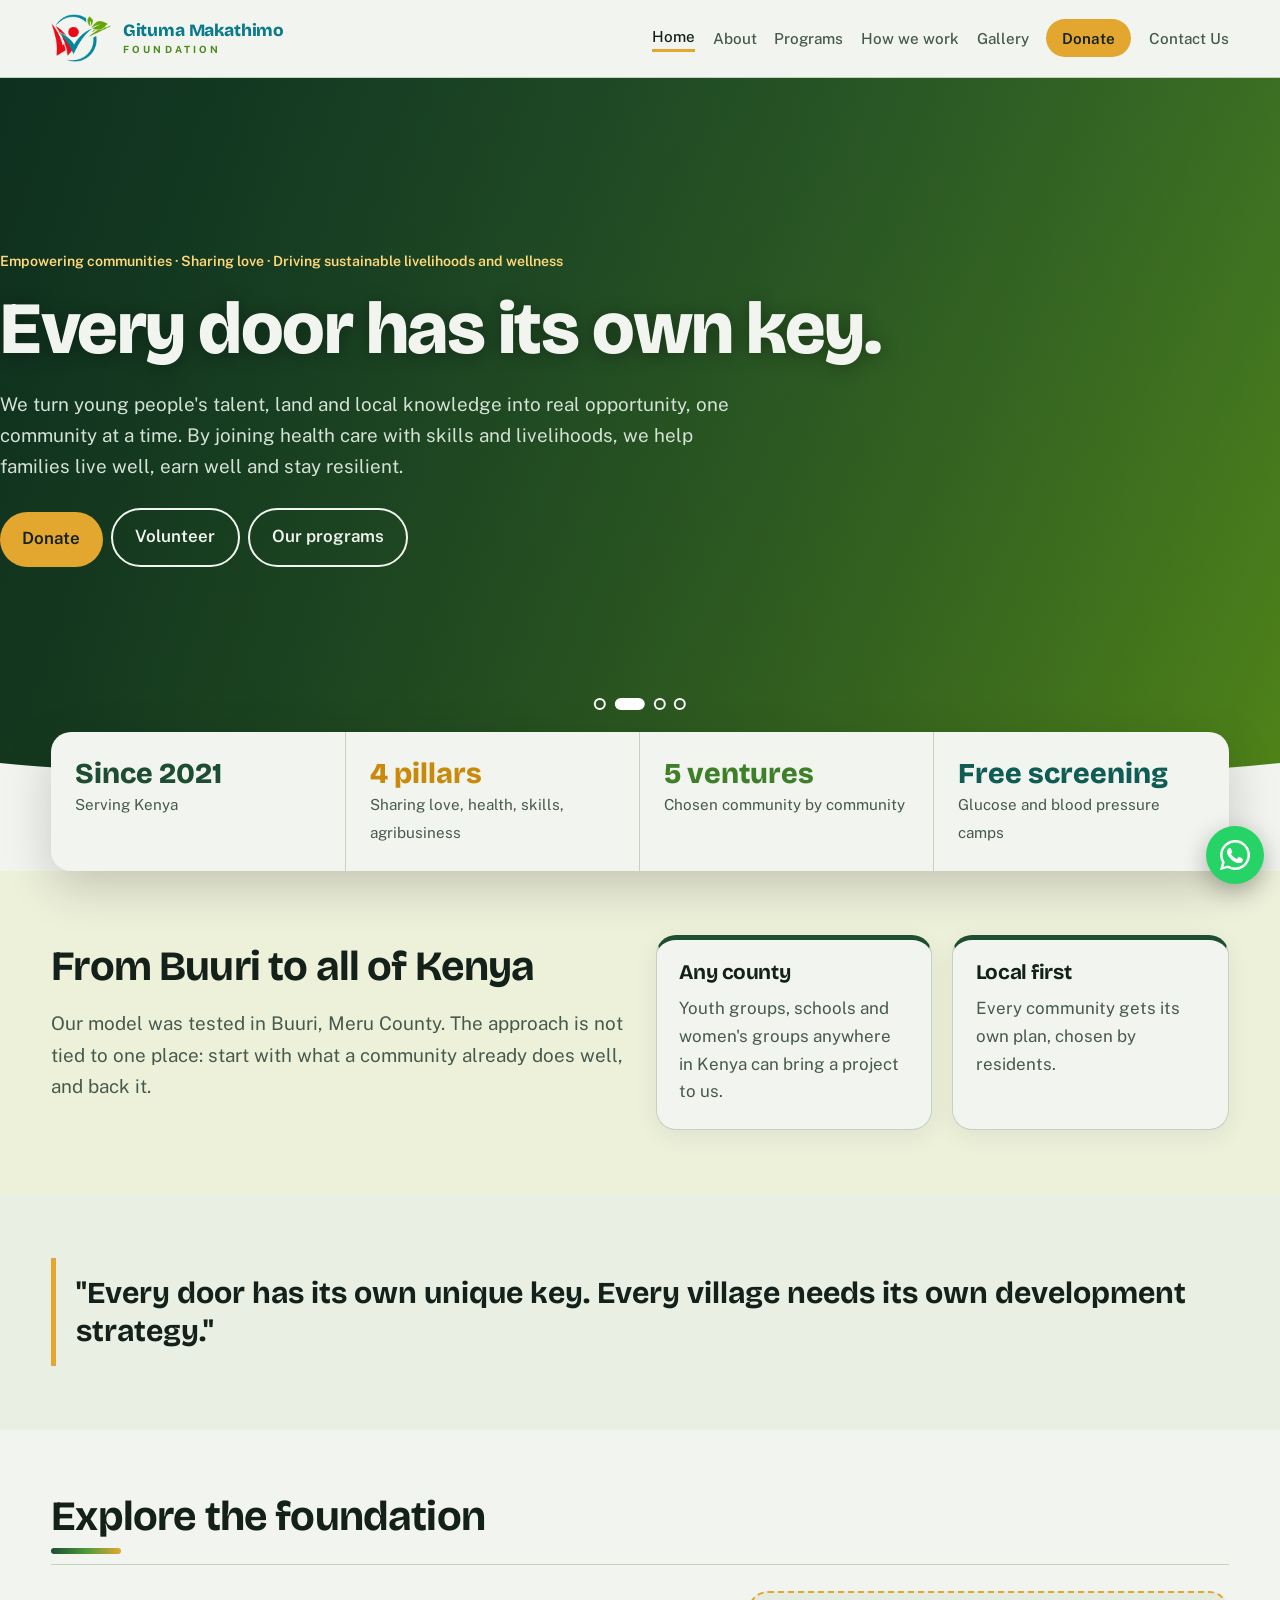
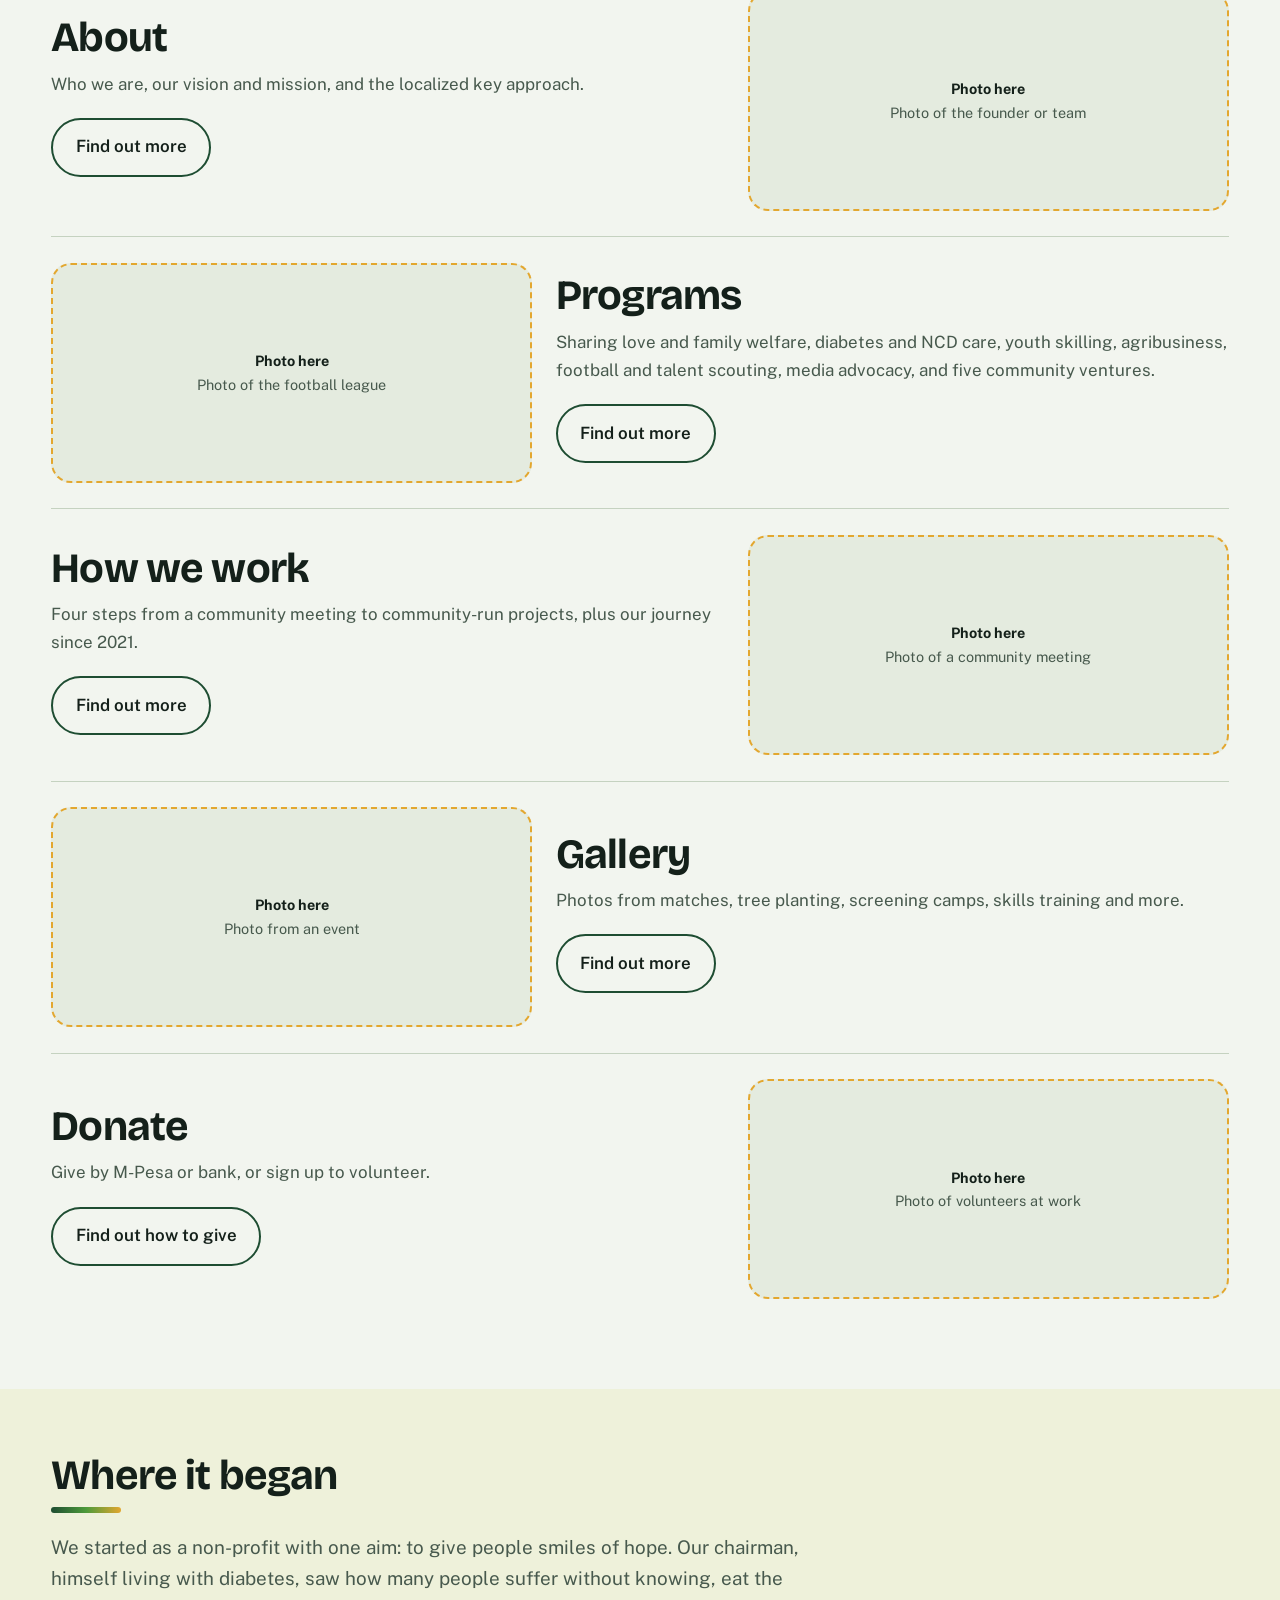
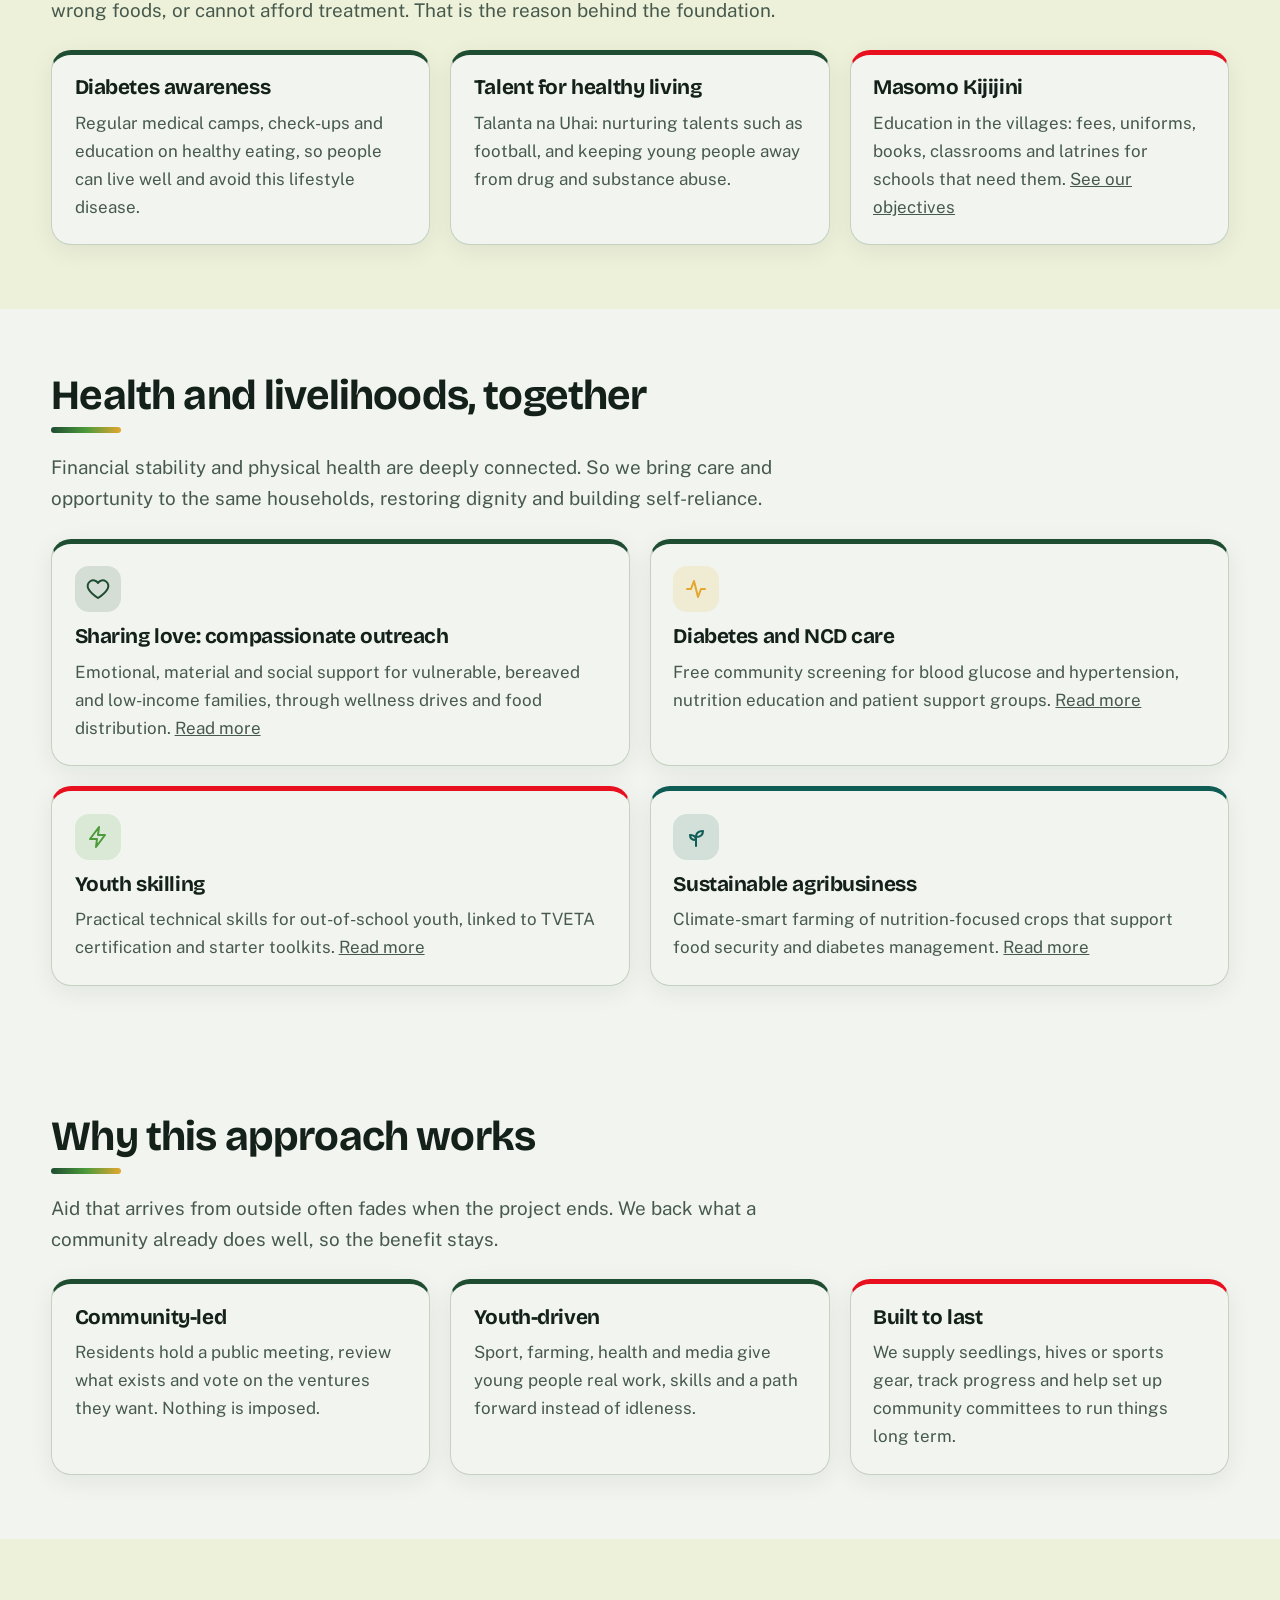
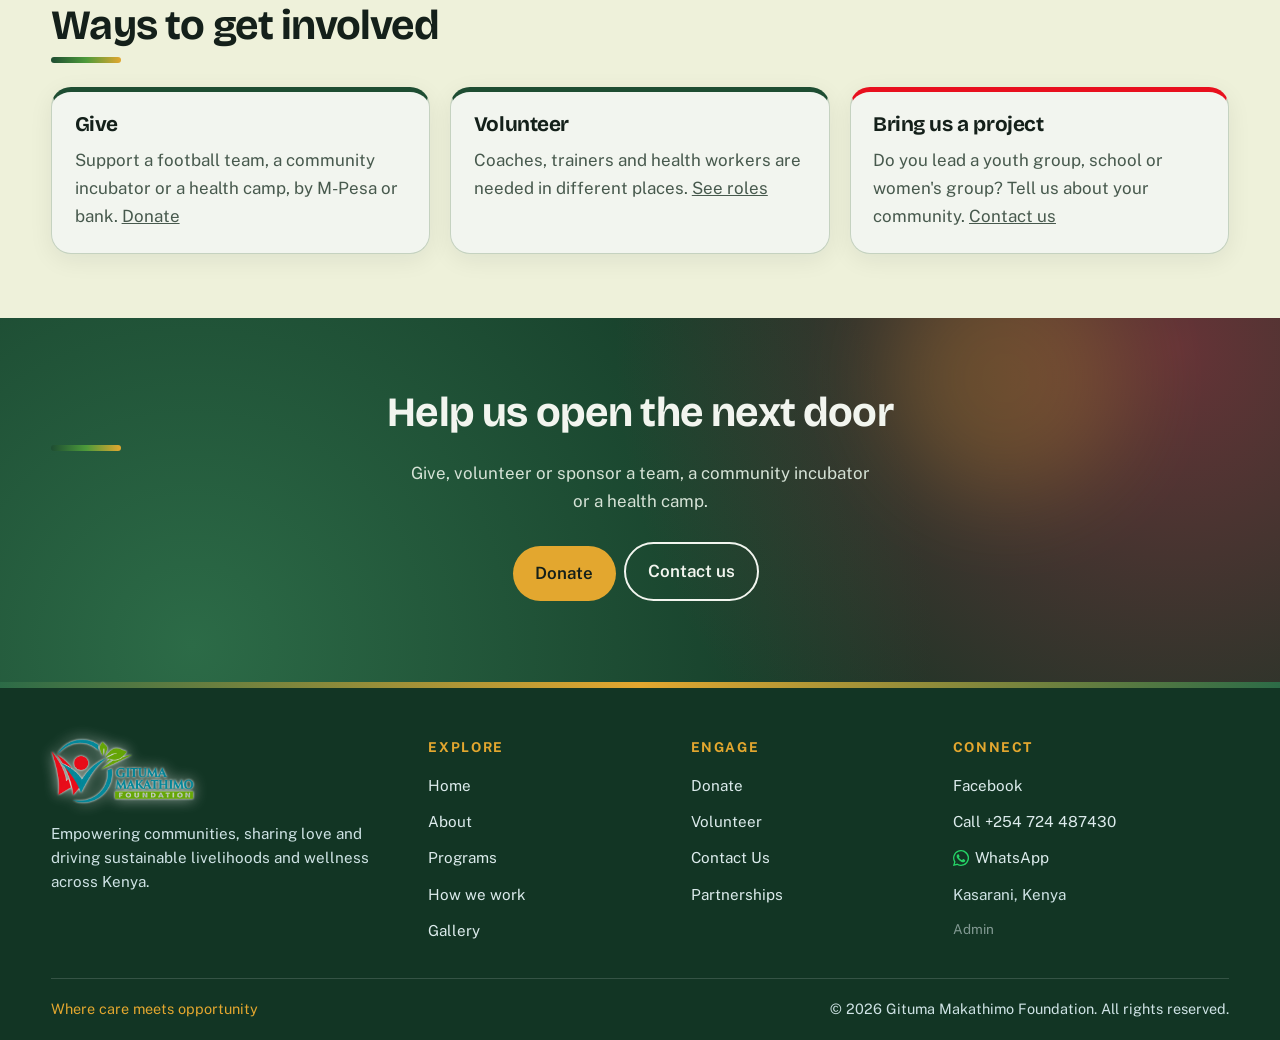
==== index.html @ 45094af1 "Add files via upload" ====
<!DOCTYPE html>
<html lang="en"><head><meta charset="utf-8"><meta name="viewport" content="width=device-width, initial-scale=1, viewport-fit=cover">
<link rel="icon" href="logo-icon.png"><meta name="theme-color" content="#0B7A8C"><title>Gituma Makathimo Foundation</title>
<meta name="description" content="Kenyan non-profit empowering communities, sharing love and driving sustainable livelihoods and wellness through diabetes and NCD care, youth skilling and agribusiness. Based in Kasarani.">
<link rel="stylesheet" href="https://fonts.googleapis.com/css2?family=Bricolage+Grotesque:wght@700;800&family=Public+Sans:wght@400;500;600&display=swap">
<link rel="stylesheet" href="style.css"></head><body><a class="skip" href="#main">Skip to content</a>
<header><div class="wrap"><a class="brand" href="#index" aria-label="Gituma Makathimo Foundation home"><img src="logo-icon.png" alt="" width="56" height="52"><span class="bn">Gituma Makathimo<small>Foundation</small></span></a><nav aria-label="Main"><a href="#index">Home</a><a href="#about">About</a><a href="#programs">Programs</a><a href="#how-we-work">How we work</a><a href="#gallery">Gallery</a><a href="#donate" class="d">Donate</a><a href="#contact">Contact Us</a></nav></div></header>
<main id="main" tabindex="-1">
<div class="page" id="p-index"><section class="hd"><div class="slider" aria-hidden="true"><div class="sl s1"></div><div class="sl s2"></div><div class="sl s3"></div><div class="sl s4"></div></div><div class="wrap hero"><div><small>Empowering communities · Sharing love · Driving sustainable livelihoods and wellness</small><h1>Every door has its own key.</h1>
<p class="lead">We turn young people's talent, land and local knowledge into real opportunity, one community at a time. By joining health care with skills and livelihoods, we help families live well, earn well and stay resilient.</p>
<a class="btn" href="#donate">Donate</a><a class="btn alt" href="#donate">Volunteer</a><a class="btn alt" href="#programs">Our programs</a></div>
</div><svg class="wave" viewBox="0 0 1440 80" preserveAspectRatio="none" aria-hidden="true"><path d="M0 40C240 90 480 0 720 30s480 60 720 10V80H0z" fill="currentColor"/></svg><div class="dots" role="tablist" aria-label="Slides"></div></section>
<section style="padding:0"><div class="wrap"><div class="glance"><div><b>Since 2021</b><span>Serving Kenya</span></div><div><b>4 pillars</b><span>Sharing love, health, skills, agribusiness</span></div><div><b>5 ventures</b><span>Chosen community by community</span></div><div><b>Free screening</b><span>Glucose and blood pressure camps</span></div></div></div></section><section class="band"><div class="wrap kenya"><div><h2>From Buuri to all of Kenya</h2><p class="lead">Our model was tested in Buuri, Meru County. The approach is not tied to one place: start with what a community already does well, and back it.</p></div><div class="grid" style="margin:0"><div class="box"><h3>Any county</h3><p>Youth groups, schools and women's groups anywhere in Kenya can bring a project to us.</p></div><div class="box"><h3>Local first</h3><p>Every community gets its own plan, chosen by residents.</p></div></div></div></section>
<section class="band"><div class="wrap"><blockquote>"Every door has its own unique key. Every village needs its own development strategy."</blockquote></div></section><section class=""><div class="wrap"><h2>Explore the foundation</h2><div class="tease"><div class="ph " role="img" aria-label="Photo: Photo of the founder or team" data-img="team"><span><b>Photo here</b>Photo of the founder or team</span></div><div><h2>About</h2><p>Who we are, our vision and mission, and the localized key approach.</p><a class="btn alt" href="#about">Find out more</a></div></div><div class="tease"><div class="ph " role="img" aria-label="Photo: Photo of the football league" data-img="football"><span><b>Photo here</b>Photo of the football league</span></div><div><h2>Programs</h2><p>Sharing love and family welfare, diabetes and NCD care, youth skilling, agribusiness, football and talent scouting, media advocacy, and five community ventures.</p><a class="btn alt" href="#programs">Find out more</a></div></div><div class="tease"><div class="ph " role="img" aria-label="Photo: Photo of a community meeting" data-img="community-meeting"><span><b>Photo here</b>Photo of a community meeting</span></div><div><h2>How we work</h2><p>Four steps from a community meeting to community-run projects, plus our journey since 2021.</p><a class="btn alt" href="#how-we-work">Find out more</a></div></div><div class="tease"><div class="ph " role="img" aria-label="Photo: Photo from an event" data-img="event"><span><b>Photo here</b>Photo from an event</span></div><div><h2>Gallery</h2><p>Photos from matches, tree planting, screening camps, skills training and more.</p><a class="btn alt" href="#gallery">Find out more</a></div></div><div class="tease"><div class="ph " role="img" aria-label="Photo: Photo of volunteers at work" data-img="volunteers"><span><b>Photo here</b>Photo of volunteers at work</span></div><div><h2>Donate</h2><p>Give by M-Pesa or bank, or sign up to volunteer.</p><a class="btn alt" href="#donate">Find out how to give</a></div></div></div></section><section class="band"><div class="wrap"><h2>Where it began</h2><p class="lead">We started as a non-profit with one aim: to give people smiles of hope. Our chairman, himself living with diabetes, saw how many people suffer without knowing, eat the wrong foods, or cannot afford treatment. That is the reason behind the foundation.</p><div class="grid g3"><div class="box"><h3>Diabetes awareness</h3><p>Regular medical camps, check-ups and education on healthy eating, so people can live well and avoid this lifestyle disease.</p></div><div class="box"><h3>Talent for healthy living</h3><p>Talanta na Uhai: nurturing talents such as football, and keeping young people away from drug and substance abuse.</p></div><div class="box"><h3>Masomo Kijijini</h3><p>Education in the villages: fees, uniforms, books, classrooms and latrines for schools that need them. <a href="#programs">See our objectives</a></p></div></div></div></section><section><div class="wrap"><h2>Health and livelihoods, together</h2><p class="lead">Financial stability and physical health are deeply connected. So we bring care and opportunity to the same households, restoring dignity and building self-reliance.</p><div class="grid"><div class="box c-love"><span class="ic"><svg viewBox="0 0 24 24" aria-hidden="true"><path d="M12 21s-7-4.5-9.5-9A5.5 5.5 0 0 1 12 6a5.5 5.5 0 0 1 9.5 6c-2.5 4.5-9.5 9-9.5 9z"/></svg></span><h3>Sharing love: compassionate outreach</h3><p>Emotional, material and social support for vulnerable, bereaved and low-income families, through wellness drives and food distribution. <a href="#programs">Read more</a></p></div><div class="box c-health"><span class="ic"><svg viewBox="0 0 24 24" aria-hidden="true"><path d="M3 12h4l3-8 4 16 3-8h4"/></svg></span><h3>Diabetes and NCD care</h3><p>Free community screening for blood glucose and hypertension, nutrition education and patient support groups. <a href="#programs">Read more</a></p></div><div class="box c-skill"><span class="ic"><svg viewBox="0 0 24 24" aria-hidden="true"><path d="M13 2L4 14h7l-1 8 9-12h-7z"/></svg></span><h3>Youth skilling</h3><p>Practical technical skills for out-of-school youth, linked to TVETA certification and starter toolkits. <a href="#programs">Read more</a></p></div><div class="box c-grow"><span class="ic"><svg viewBox="0 0 24 24" aria-hidden="true"><path d="M12 21v-9M12 12c0-4 3-6 7-6 0 4-3 6-7 6zM12 15c0-3-2-5-6-5 0 3 2 5 6 5z"/></svg></span><h3>Sustainable agribusiness</h3><p>Climate-smart farming of nutrition-focused crops that support food security and diabetes management. <a href="#programs">Read more</a></p></div></div></div></section><section><div class="wrap"><h2>Why this approach works</h2><p class="lead">Aid that arrives from outside often fades when the project ends. We back what a community already does well, so the benefit stays.</p><div class="grid g3"><div class="box"><h3>Community-led</h3><p>Residents hold a public meeting, review what exists and vote on the ventures they want. Nothing is imposed.</p></div><div class="box"><h3>Youth-driven</h3><p>Sport, farming, health and media give young people real work, skills and a path forward instead of idleness.</p></div><div class="box"><h3>Built to last</h3><p>We supply seedlings, hives or sports gear, track progress and help set up community committees to run things long term.</p></div></div></div></section><section class="band"><div class="wrap"><h2>Ways to get involved</h2><div class="grid g3"><div class="box"><h3>Give</h3><p>Support a football team, a community incubator or a health camp, by M-Pesa or bank. <a href="#donate">Donate</a></p></div><div class="box"><h3>Volunteer</h3><p>Coaches, trainers and health workers are needed in different places. <a href="#donate">See roles</a></p></div><div class="box"><h3>Bring us a project</h3><p>Do you lead a youth group, school or women's group? Tell us about your community. <a href="#contact">Contact us</a></p></div></div></div></section><section class="final"><div class="wrap"><h2>Help us open the next door</h2><p>Give, volunteer or sponsor a team, a community incubator or a health camp.</p><a class="btn" href="#donate">Donate</a><a class="btn alt" href="#contact">Contact us</a></div></section></div>
<div class="page" id="p-about" hidden><section class="pg"><div class="wrap"><h1 style="font-size:clamp(2rem,5vw,3.2rem)">About us</h1><p class="lead">A Kenyan non-profit empowering communities, sharing love and driving sustainable livelihoods and wellness, with diabetes and NCD care at its heart. Headquartered in Kasarani, we serve communities across Kenya. We began in Buuri Constituency, Meru County, and that is where our model was tested.</p></div></section><section class="band"><div class="wrap"><h2>Our story</h2><p class="lead">The Gituma Makathimo Foundation is a non-profit, started out of the wish to give smiles of hope to people.</p><p>The initiative began after our chairman, a diabetes patient himself, saw the need to educate, raise awareness and help others living with the disease. Many people with diabetes die without knowing they have it, eat the wrong foods, or cannot reach medical treatment because of poverty. That is the big reason behind the foundation.</p><blockquote style="margin-top:1.5rem">Our mission is to inspire joy and smiles in communities.</blockquote></div></section><section class=""><div class="wrap"><div class="grid"><div class="box"><h3>Who founded it</h3><p>Gituma Makathimo, a well-known local media personality and long-serving Head of Radio at Mediamax Network's Meru FM. The trust he has built with listeners is the foundation of this work.</p></div><div class="box"><h3>Our pledge</h3><p>To serve all Kenyans in equal measure, including remote communities that centralized systems overlook.</p></div><div class="box"><h3>Our vision</h3><p>A healthy, compassionate and self-sustaining society where youth, families and vulnerable individuals have the wellness, skills and opportunities to lead dignified lives. That means self-sustaining, youth-driven local economies across Kenya.</p></div><div class="box"><h3>Our mission</h3><p>To extend love and practical support to communities through targeted health interventions, diabetes care, technical skilling, sustainable livelihoods and strategic partnerships. We empower young people through structured sports scouting, grassroots economic mapping and strategic media advocacy, and at the heart of it all we aim to inspire joy and smiles in communities.</p></div></div></div></section><section class="band"><div class="wrap"><h2>Organizational overview</h2><p class="lead">The Gituma Makathimo Foundation is a Kenyan non-profit dedicated to holistic community transformation, rooted in sharing love through active service.</p><p>By joining economic skilling with health interventions, especially against the rising burden of diabetes and other non-communicable diseases (NCDs), the foundation bridges socio-economic and health gaps across vulnerable populations. It restores dignity, fosters self-reliance and builds healthier, more resilient households.</p><div class="grid g3"><div class="box"><h3>Entity type</h3><p>Non-profit community foundation.</p></div><div class="box"><h3>Operational focus</h3><p>Community welfare (sharing love), diabetes and NCD interventions, youth skilling, and sustainable agribusiness as an income-generating activity.</p></div><div class="box"><h3>Headquarters</h3><p>Kasarani, Kenya, with reach across rural and urban settlements.</p></div></div></div></section><section><div class="wrap"><h2>What sets us apart</h2><div class="grid g3"><div class="box"><h3>Integrated care model</h3><p>We combine economic empowerment with health and wellness, because financial stability and physical health are deeply interconnected.</p></div><div class="box"><h3>Grassroots trust and reach</h3><p>Built on love, empathy and strong local leadership, which brings high participation in health screenings and community drives.</p></div><div class="box"><h3>Rigorous governance</h3><p>Audit-ready financial controls and transparent donor reporting, so the maximum benefit reaches community beneficiaries directly.</p></div></div></div></section><section class="band"><div class="wrap"><div class="grid"><div class="ph tall" role="img" aria-label="Photo: Portrait of Gituma Makathimo" data-img="founder"><span><b>Photo here</b>Portrait of Gituma Makathimo</span></div><div><h2>The localized key</h2><p>Many programs use one model everywhere. We start with what a community already does well, such as its self-help groups, youth groups and women's chamas, and put resources directly into them.</p><p>Projects follow the local land. In drier lowlands, as in Buuri: bee farming, poultry and cotton. In the upper, water-rich zones: specialty orchards and aquaculture.</p></div></div></div></section><section class="band"><div class="wrap"><h2>What we believe</h2><div class="grid g3"><div class="box"><h3>Every community is different</h3><p>A plan that works in a dry lowland will not work in a water-rich highland. We start by listening, then design with residents.</p></div><div class="box"><h3>Equal service</h3><p>We serve all Kenyans in equal measure, including remote communities that centralized systems overlook.</p></div><div class="box"><h3>Local wealth, not dependency</h3><p>General aid can create dependency, while local infrastructure builds wealth that stays in the community.</p></div><div class="box"><h3>Young people first</h3><p>We invest in youth through structured sports scouting, grassroots economic mapping and strategic media advocacy.</p></div><div class="box"><h3>Accountability</h3><p>We track progress and set up community committees so residents can hold projects, and us, to account.</p></div><div class="box"><h3>Trust</h3><p>Our founder spent years on the radio earning listeners' trust. We carry that into every community we work with.</p></div></div></div></section><section><div class="wrap"><h2>Our core values</h2><div class="grid g3"><div class="box"><h3>Integrity</h3><p>We hold ourselves accountable to the highest ethical standards.</p></div><div class="box"><h3>Collaboration</h3><p>We seek to collaborate with other institutions for diversity and unity.</p></div><div class="box"><h3>Inclusiveness</h3><p>We embrace the plurality and diversity of our world.</p></div><div class="box"><h3>International outreach</h3><p>We are committed to sharing our knowledge and resources with the world.</p></div><div class="box"><h3>We care</h3><p>We create awareness, intervene and care for nature.</p></div></div></div></section><section class="final"><div class="wrap"><h2>Want to work with us?</h2><p>Partners, sponsors, volunteers and community leaders are all welcome.</p><a class="btn" href="#contact">Contact us</a><a class="btn alt" href="#programs">See our programs</a></div></section></div>
<div class="page" id="p-programs" hidden><section class="pg"><div class="wrap"><h1 style="font-size:clamp(2rem,5vw,3.2rem)">Programs</h1><p class="lead">Our four core pillars of intervention, our sport and media programs, and five community ventures.</p></div></section><section><div class="wrap"><h2>Core pillars of intervention</h2><p class="lead">Four areas where we combine care, skills and livelihoods, so health and income lift each other.</p><div class="grid"><div class="box c-love"><span class="ic"><svg viewBox="0 0 24 24" aria-hidden="true"><path d="M12 21s-7-4.5-9.5-9A5.5 5.5 0 0 1 12 6a5.5 5.5 0 0 1 9.5 6c-2.5 4.5-9.5 9-9.5 9z"/></svg></span><h3>1. Compassionate outreach and social welfare ("Sharing Love")</h3><p><b>Holistic family support:</b> emotional, material and social care for vulnerable, bereaved and low-income households.<br><b>Community wellness drives:</b> love-in-action medical camps, food distribution and psycho-social support networks that leave no family behind.</p></div><div class="box c-health"><span class="ic"><svg viewBox="0 0 24 24" aria-hidden="true"><path d="M3 12h4l3-8 4 16 3-8h4"/></svg></span><h3>2. Diabetes and NCD awareness, prevention and care</h3><p><b>Screening and early detection:</b> regular, free community camps for blood glucose and hypertension in rural and urban settlements.<br><b>Nutrition and lifestyle education:</b> healthy living, active lifestyles and traditional, nutrient-dense crop value chains to prevent and manage Type 2 diabetes.<br><b>Patient support networks:</b> community support groups for people and families living with diabetes, for treatment adherence, peer mentorship and affordable access to care.</p></div><div class="box c-skill"><span class="ic"><svg viewBox="0 0 24 24" aria-hidden="true"><path d="M13 2L4 14h7l-1 8 9-12h-7z"/></svg></span><h3>3. Youth empowerment and vocational skilling</h3><p>We equip out-of-school youth with practical technical skills in electrical work, digital skills, green technologies and modern trades. We then link trainees to official TVETA certification and starter toolkits, so they can set up viable micro-enterprises.</p></div><div class="box c-grow"><span class="ic"><svg viewBox="0 0 24 24" aria-hidden="true"><path d="M12 21v-9M12 12c0-4 3-6 7-6 0 4-3 6-7 6zM12 15c0-3-2-5-6-5 0 3 2 5 6 5z"/></svg></span><h3>4. Sustainable agribusiness and livelihood resilience</h3><p>We promote climate-smart agriculture and nutrition-focused crop production, such as indigenous vegetables and high-fiber grains, that directly support diabetes management and food security.</p></div></div></div></section><section class=""><div class="wrap"><h2>More ways we serve</h2><p class="lead">Alongside the four core pillars, we run sport, enterprise, health and media programs that open doors for young people.</p><div class="grid"><div class="box"><h3>Youth talent and sports</h3><p>Our flagship is the Gituma Makathimo Foundation Football Tournament League, a talent pipeline for grassroots players, starting in Meru and open to every county. Through sports management networks such as footedgeAfrica, players get a path to national and international clubs, and young people get meaningful engagement instead of idleness and substance abuse.</p></div><div class="box"><h3>Agribusiness and micro-enterprise</h3><p>Community-level incubators train youth groups in high-yield, climate-resilient farming, cooperative management and adding value to local produce.</p></div><div class="box"><h3>Public health and social welfare</h3><p>Medical camps, nutrition drives and preventive health awareness, including diabetes and lifestyle disease screening, in underserved rural areas. Diabetes awareness is where the foundation began.</p></div><div class="box"><h3>Media advocacy and public mobilization</h3><p>Using radio and communications experience to give communities a platform, hold decisions to account, rally corporate sponsors, and make sure policy-makers hear residents.</p></div></div><div class="grid"><div class="ph " role="img" aria-label="Photo: Football league match" data-img="football-match"><span><b>Photo here</b>Football league match</span></div><div class="ph " role="img" aria-label="Photo: Health camp or farm training" data-img="health-or-farm"><span><b>Photo here</b>Health camp or farm training</span></div></div></div></section><section class="band"><div class="wrap"><h2>Our three core objectives</h2><p class="lead">These commitments run through everything we do.</p><div class="grid g3"><div class="box"><h3>Diabetes awareness</h3><p>We hold regular, planned medical camps with partner organizations so people live healthily and avoid this lifestyle disease. We also encourage regular check-ups and teach healthy feeding habits.</p></div><div class="box"><h3>Talent development for healthy living (Talanta na Uhai)</h3><p>We nurture talents such as football, all geared towards living and staying healthy, and keeping the young generation away from drug and substance abuse.</p></div><div class="box"><h3>Masomo Kijijini</h3><p>We promote education in villages by helping young people with fees, uniforms and better living conditions. We visit schools and support them with book donations and the construction of classrooms, latrines and more.</p></div></div></div></section><section><div class="wrap"><h2>Five ventures, matched to the land</h2><p class="lead">We fund, train and monitor each one. Which ventures a community runs is its own decision, made at a public meeting and by vote.</p><div class="grid"><div class="box"><h3>Community bee farming</h3><p>Modern hives and processing equipment go to youth groups in semi-arid zones. Honey is sold locally, so the group earns income quickly. Suited to drier lowlands.</p></div><div class="box"><h3>Cotton and cash crop revival</h3><p>Pest-resistant seed is distributed with agricultural extension officers, so cotton fields can support family incomes again. Suited to drier lowlands.</p></div><div class="box"><h3>Fruit tree orchards</h3><p>Dual-purpose fruit trees in public schools fight soil erosion, give shade and feed students, while children learn about nutrition and conservation. Suited to upper, water-rich zones.</p></div><div class="box"><h3>Micro-poultry cooperatives</h3><p>Women's groups run poultry cooperatives with starter feed and vaccine schedules, selling eggs to regional markets. Suited to drier lowlands.</p></div><div class="box"><h3>Sustainable inland fish farming</h3><p>Community-managed earth ponds give steady protein and income that does not depend on rain. Suited to upper, water-rich zones.</p></div></div></div></section><section class="band"><div class="wrap"><h2>How a venture begins</h2><ol class="steps"><li><b>Meet</b><span>A public community meeting.</span></li><li><b>Audit</b><span>List existing projects, so none are abandoned.</span></li><li><b>Vote</b><span>Residents choose the ventures.</span></li><li><b>Deliver</b><span>Supplies, training and a community committee.</span></li></ol></div></section><section><div class="wrap"><div class="ph" role="img" aria-label="Photo: Beehives, orchard, poultry or fish pond" data-img="ventures"><span><b>Photo here</b>Beehives, orchard, poultry or fish pond</span></div></div></section><section class="band"><div class="wrap"><h2>How our programs fit together</h2><p class="lead">Care, skills and livelihoods support each other. Health keeps families strong. Skills and farming give them income. Football brings young people together. Media makes sure all of it is heard.</p><div class="grid g3"><div class="box"><h3>Sport opens the door</h3><p>Matches and tournaments reach young people outside the school cycle and give scouts a place to find talent.</p></div><div class="box"><h3>Enterprise makes it last</h3><p>Training in farming, cooperatives and adding value turns a good season into a steady income.</p></div><div class="box"><h3>Voice carries it forward</h3><p>Radio and events let communities speak, and bring sponsors and policy-makers to the table.</p></div></div></div></section></div>
<div class="page" id="p-how-we-work" hidden><section class="pg"><div class="wrap"><h1 style="font-size:clamp(2rem,5vw,3.2rem)">How we work</h1><p class="lead">Residents decide. We support and stay accountable.</p></div></section><section class=""><div class="wrap"><ol class="steps"><li><b>Identify</b><span>The team visits a ward or community, such as Timau or Ruiri in Buuri, and starts with a public community meeting.</span></li><li><b>Audit resources</b><span>We list existing projects to see where support can stop them being abandoned before starting new ones.</span></li><li><b>Residents choose</b><span>The community votes on the ventures it wants, for example water harvesting before poultry.</span></li><li><b>Deliver and oversee</b><span>We supply seedlings, sports gear or hives, track progress, and set up community committees to run things long term.</span></li></ol><div class="ph " role="img" aria-label="Photo: Photo of a community meeting" data-img="community-meeting"><span><b>Photo here</b>Photo of a community meeting</span></div></div></section><section class="band"><div class="wrap"><h2>Our journey</h2><div class="tl"><div><h3>July 2021: Environment and water alliance</h3><p>With environmental expert Wakili Francis Mburu Muchua, we began planting climate-resilient fruit trees and building water harvesting systems in public and private schools across Buuri, tackling food insecurity while teaching children about nutrition and conservation.</p></div><div><h3>September 2021: Four-pillar community plan</h3><p>The baseline strategy was presented to regional community forums, setting the "Every door has its own key" rule.</p></div><div><h3>2022 to 2025: Media and community mobilization</h3><p>Radio programming at Meru FM and cultural events such as the Tharaka Nithi Uragate Cultural Festival were used for public interest drives and to voice local grievances.</p></div><div><h3>2025 to 2026: Youth sports strategy</h3><p>Links with soccer networks, including footedgeAfrica, led to grassroots tournaments in wards like Ruiri/Rwarera, reaching youth outside the school cycle.</p></div></div></div></section><section><div class="wrap"><h2>Our care model: from screening to livelihood</h2><p class="lead">Health and income are connected, so one family can move through all four steps with us.</p><ol class="steps"><li><b>Screen</b><span>Free community camps check blood glucose and blood pressure, in rural and urban settlements.</span></li><li><b>Educate</b><span>Healthy eating, active living and nutrient-dense traditional crops to prevent and manage Type 2 diabetes.</span></li><li><b>Support</b><span>Community support groups give peer mentorship, help with treatment adherence and routes to affordable care.</span></li><li><b>Skill up</b><span>Technical skills, TVETA certification, starter toolkits and climate-smart farming build steady income.</span></li></ol></div></section></div>
<div class="page" id="p-gallery" hidden><section class="pg"><div class="wrap"><h1 style="font-size:clamp(2rem,5vw,3.2rem)">Gallery</h1><p class="lead">Moments from our work across Kenya.</p></div></section><section class=""><div class="wrap"><div class="grid g3"><div class="ph " role="img" aria-label="Photo: Football league match" data-img="football-match"><span><b>Photo here</b>Football league match</span></div><div class="ph " role="img" aria-label="Photo: Tree planting in a school" data-img="tree-planting"><span><b>Photo here</b>Tree planting in a school</span></div><div class="ph " role="img" aria-label="Photo: Water harvesting project" data-img="water-harvesting-project"><span><b>Photo here</b>Water harvesting project</span></div><div class="ph " role="img" aria-label="Photo: Medical camp" data-img="medical-camp"><span><b>Photo here</b>Medical camp</span></div><div class="ph " role="img" aria-label="Photo: Bee farming training" data-img="bee-farming-training"><span><b>Photo here</b>Bee farming training</span></div><div class="ph " role="img" aria-label="Photo: Poultry cooperative" data-img="poultry-cooperative"><span><b>Photo here</b>Poultry cooperative</span></div><div class="ph " role="img" aria-label="Photo: Community meeting" data-img="community-meeting"><span><b>Photo here</b>Community meeting</span></div><div class="ph " role="img" aria-label="Photo: Radio and media events" data-img="radio-and-media-events"><span><b>Photo here</b>Radio and media events</span></div><div class="ph " role="img" aria-label="Photo: Fish pond construction" data-img="fish-pond-construction"><span><b>Photo here</b>Fish pond construction</span></div><div class="ph " role="img" aria-label="Photo: Free screening camp" data-img="free-screening-camp"><span><b>Photo here</b>Free glucose and blood pressure screening</span></div><div class="ph " role="img" aria-label="Photo: Youth skills training" data-img="youth-skills-training"><span><b>Photo here</b>Youth technical skills training</span></div><div class="ph " role="img" aria-label="Photo: Food distribution drive" data-img="food-distribution-drive"><span><b>Photo here</b>Food distribution and family support</span></div></div></div></section></div>
<div class="page" id="p-donate" hidden><section class="pg"><div class="wrap"><h1 style="font-size:clamp(2rem,5vw,3.2rem)">Donate</h1><p class="lead">Your gift funds community projects chosen by residents themselves.</p></div></section><section class=""><div class="wrap"><h2 style="font-size:1.5rem">Choose a cause, then give</h2><p class="lead">Pick what you want to support and use it as your M-Pesa or bank reference. Any amount helps.</p><div class="amts" aria-label="Suggested amounts"><span>KES 1,000</span><span>KES 3,000</span><span>KES 5,000</span><span>KES 10,000</span><span>KES 20,000</span><span>KES 50,000</span><span>KES 100,000</span><span>Any amount</span></div><div class="amts" aria-label="Causes"><span>Football</span><span>Farming</span><span>Health</span><span>Radio and media</span><span>Education</span><span>Youth skilling</span><span>Family welfare</span><span>Where needed most</span></div><div id="payBox"></div><p style="color:var(--muted)">You can also sponsor a football team, a community incubator or a health camp. Contact us on <a href="https://web.facebook.com/Gmakathimo">Facebook</a>.</p></div></section><section class="band"><div class="wrap"><h2>Where your gift goes</h2><div class="grid g3"><div class="box"><h3>Football and talent</h3><p>Tournament costs and gear for the league, so grassroots players can be seen by scouts.</p></div><div class="box"><h3>Farming and enterprise</h3><p>Hives, seed, seedlings, feed and training for community incubators.</p></div><div class="box"><h3>Public health</h3><p>Free glucose and hypertension screening, medical camps, nutrition drives and diabetes support groups in underserved areas.</p></div><div class="box"><h3>Media and mobilization</h3><p>Radio programs and events that give communities a voice.</p></div><div class="box"><h3>Sponsor a team</h3><p>Fund a football team for a season.</p></div><div class="box"><h3>Sponsor an incubator or health camp</h3><p>Back one community venture or one camp from start to finish.</p></div></div></div></section><section><div class="wrap"><h2>Giving with confidence</h2><p class="lead">Communities choose their own projects, we track progress, and community committees help run what is built. Our financial controls are audit-ready and our donor reporting is transparent, so the maximum benefit reaches community beneficiaries. If you want to know how a specific gift was used, ask us on the contact page.</p><p><a class="btn" href="#contact">Ask a question</a></p></div></section><section><div class="wrap"><h2 id="volunteer">Volunteer</h2></div></section><section><div class="wrap"><h2>Roles we need</h2><div class="grid g3"><div class="box"><h3>Coaches and mentors</h3><p>Help run the football league, coach teams and mentor young players on and off the pitch.</p></div><div class="box"><h3>Farm and enterprise trainers</h3><p>Teach bee farming, poultry, orchards, fish farming, cooperative management and value addition.</p></div><div class="box"><h3>Health workers</h3><p>Join medical camps and nutrition drives, including screening for blood glucose and hypertension, and run diabetes support groups.</p></div><div class="box"><h3>Skills trainers</h3><p>Teach electrical, digital, green-technology and modern trades to out-of-school youth, ready for TVETA certification.</p></div><div class="box"><h3>Media and communications</h3><p>Help communities tell their stories, document projects and reach sponsors.</p></div><div class="box"><h3>Logistics and organizing</h3><p>Help set up community meetings, move supplies and keep projects on schedule.</p></div><div class="box"><h3>Community care volunteers</h3><p>Visit and support vulnerable, bereaved and low-income families, and help with food distribution and wellness drives.</p></div><div class="box"><h3>Your own skill</h3><p>Not on the list? Tell us what you can do. Every community needs different help.</p></div></div></div></section><section class="band"><div class="wrap"><h2>How to start</h2><ol class="steps"><li><b>Reach out</b><span>Message us with who you are.</span></li><li><b>Tell us your skill</b><span>And where you can help.</span></li><li><b>Get matched</b><span>To a community that needs it.</span></li><li><b>Show up</b><span>Work alongside residents.</span></li></ol><p><a class="btn" href="https://web.facebook.com/Gmakathimo" target="_blank" rel="noopener">Sign up to volunteer</a></p></div></section></div>
<div class="page" id="p-contact" hidden><section class="pg"><div class="wrap"><h1 style="font-size:clamp(2rem,5vw,3.2rem)">Contact</h1><p class="lead">Talk to us about partnerships, sponsorship, volunteering or bringing a project to your community.</p></div></section>
<section><div class="wrap"><div class="grid"><div class="box"><h3>Facebook and Instagram</h3><p><a href="https://web.facebook.com/Gmakathimo" target="_blank" rel="noopener">Message us on Facebook</a><br>Instagram: Gituma Makathimo Foundation</p></div><div class="box"><h3>Location</h3><p>Headquartered in Kasarani, Kenya, serving rural and urban communities across the country</p></div><div class="box"><h3>Phone and WhatsApp</h3><p><a href="tel:+254724487430">+254 724 487430</a><br><a href="https://wa.me/254724487430" target="_blank" rel="noopener">Message on WhatsApp</a></p></div></div><div class="ph tall" style="margin-top:1.5rem" role="img" aria-label="Map or office photo" data-img="office"><span><b>Map or office photo</b>Add a map or a photo of where you meet</span></div></div></section><section class="band"><div class="wrap"><h2>What to write to us about</h2><div class="grid"><div class="box"><h3>Partnerships and sponsors</h3><p>Companies and organizations that want to back sport, farming, health or media work.</p></div><div class="box"><h3>Community leaders</h3><p>Youth groups, schools and women's groups who want to bring a project to their community.</p></div><div class="box"><h3>Volunteers</h3><p>People with time or skills to give.</p></div><div class="box"><h3>Media and press</h3><p>Questions about our work or our founder.</p></div></div></div></section><section><div class="wrap"><h2>When you message us, please include</h2><p class="lead">Your name, your community and ward, who you represent, and what you would like to do. It helps us reply properly. Common questions are answered below.</p></div></section><section class="band"><div class="wrap"><h2>Common questions</h2></div></section><section><div class="wrap"><div class="grid"><div class="box"><h3>Who is the foundation for?</h3><p>All Kenyans. We began in Buuri, Meru County, and our approach is open to any community.</p></div><div class="box"><h3>Who decides what a community gets?</h3><p>Residents do. We hold a public meeting, review existing projects and the community votes.</p></div><div class="box"><h3>How can I give?</h3><p>By M-Pesa or bank transfer. See the Donate page.</p></div><div class="box"><h3>Can I sponsor something specific?</h3><p>Yes: a football team, a community incubator or a health camp. Contact us to arrange it.</p></div><div class="box"><h3>Can my group bring a project?</h3><p>Yes. Tell us your ward, your group and what you want to do.</p></div><div class="box"><h3>Are the health screenings free?</h3><p>Yes. We host regular, free community screening camps for blood glucose and hypertension. Contact us to find the next camp near you.</p></div><div class="box"><h3>What skills do you teach young people?</h3><p>Practical technical skills such as electrical work, digital skills, green technologies and modern trades, linked to TVETA certification and starter toolkits.</p></div><div class="box"><h3>Do I need qualifications to volunteer?</h3><p>Some roles, such as health work, need them. Others just need time and willingness. Tell us what you can offer.</p></div></div></div></section></div>
<div class="page" id="p-admin" hidden><section class="pg"><div class="wrap"><h1 style="font-size:clamp(2rem,5vw,3.2rem)">Admin</h1><p class="lead">Add photos, change the text on photo spaces, or hide spaces you do not need.</p></div></section><section><div class="wrap" id="admRoot"></div></section></div>
</main>
<footer><div class="wrap"><div class="fgrid"><div class="fcol fbrand"><p class="flogo"><img src="logo.png" alt="Gituma Makathimo Foundation logo" width="170" height="76"></p><p>Empowering communities, sharing love and driving sustainable livelihoods and wellness across Kenya.</p></div><div class="fcol"><h4>Explore</h4><a href="#index">Home</a><a href="#about">About</a><a href="#programs">Programs</a><a href="#how-we-work">How we work</a><a href="#gallery">Gallery</a></div><div class="fcol"><h4>Engage</h4><a href="#donate">Donate</a><a href="#donate">Volunteer</a><a href="#contact">Contact Us</a><a href="#contact">Partnerships</a></div><div class="fcol"><h4>Connect</h4><a href="https://web.facebook.com/Gmakathimo" target="_blank" rel="noopener">Facebook</a><a href="tel:+254724487430">Call +254 724 487430</a><a class="fwa" href="https://wa.me/254724487430" target="_blank" rel="noopener"><svg viewBox="0 0 24 24" width="16" height="16" fill="currentColor" aria-hidden="true"><path d="M20.5 3.5A11.8 11.8 0 0 0 12 0 12 12 0 0 0 1.6 17.9L0 24l6.3-1.6A12 12 0 0 0 12 24a12 12 0 0 0 8.5-20.5zM12 22a10 10 0 0 1-5.1-1.4l-.4-.2-3.7 1 1-3.6-.2-.4A10 10 0 1 1 12 22zm5.5-7.5c-.3-.2-1.8-.9-2.1-1s-.5-.2-.7.2-.8 1-1 1.2-.4.2-.7 0a8.200 8.200 0 0 1-2.400-1.500 9 9 0 0 1-1.700-2c-.2-.3 0-.5.100-.6l.5-.5.300-.5v-.5c0-.2-.7-1.700-1-2.300-.3-.6-.5-.5-.7-.5h-.6a1.200 1.200 0 0 0-.9.400 3.600 3.600 0 0 0-1.100 2.700 6.200 6.200 0 0 0 1.300 3.300 14 14 0 0 0 5.400 4.800c2 .8 2.800.9 3.800.7a3.200 3.200 0 0 0 2.100-1.500 2.600 2.600 0 0 0 .2-1.500c-.1-.1-.3-.2-.6-.4z"/></svg>WhatsApp</a><span>Kasarani, Kenya</span><a href="#admin" class="fadm">Admin</a></div></div><div class="fbar"><span>Where care meets opportunity</span><span>&copy; 2026 Gituma Makathimo Foundation. All rights reserved.</span></div></div></footer>
<a class="wa" href="https://wa.me/254724487430" target="_blank" rel="noopener" aria-label="Chat with us on WhatsApp"><svg viewBox="0 0 24 24" width="22" height="22" fill="currentColor" aria-hidden="true"><path d="M20.5 3.5A11.8 11.8 0 0 0 12 0 12 12 0 0 0 1.6 17.9L0 24l6.3-1.6A12 12 0 0 0 12 24a12 12 0 0 0 8.5-20.5zM12 22a10 10 0 0 1-5.1-1.4l-.4-.2-3.7 1 1-3.6-.2-.4A10 10 0 1 1 12 22zm5.5-7.5c-.3-.2-1.8-.9-2.1-1s-.5-.2-.7.2-.8 1-1 1.2-.4.2-.7 0a8.200 8.200 0 0 1-2.400-1.500 9 9 0 0 1-1.700-2c-.2-.3 0-.5.100-.6l.5-.5.300-.5v-.5c0-.2-.7-1.700-1-2.300-.3-.6-.5-.5-.7-.5h-.6a1.200 1.200 0 0 0-.9.400 3.600 3.600 0 0 0-1.100 2.700 6.200 6.200 0 0 0 1.300 3.300 14 14 0 0 0 5.400 4.800c2 .8 2.800.9 3.800.7a3.200 3.200 0 0 0 2.100-1.500 2.600 2.600 0 0 0 .2-1.500c-.1-.1-.3-.2-.6-.4z"/></svg></a>
<a class="fab" href="#donate">Donate</a>
<div id="bar"></div>
<script src="main.js"></script>
</body></html>
---- style.css ----
:root{--bg:#F2F5EF;--surface:#E4EBDF;--ink:#14201A;--muted:#47594D;--green:#1E4D32;--on:#F2F5EF;--gold:#E3A72F;--line:#C5D2C0}
@media (prefers-color-scheme:dark){:root{--bg:#0F1A14;--surface:#172A1F;--ink:#EAF0E6;--muted:#A9BBAE;--green:#2C6B47;--line:#2A4535}}
*{box-sizing:border-box}html{scroll-behavior:smooth}
body{margin:0;background:var(--bg);color:var(--ink);font:400 1.06rem/1.65 "Public Sans",system-ui,sans-serif}
h1,h2,h3{font-family:"Bricolage Grotesque","Public Sans",system-ui,sans-serif;line-height:1.1;margin:0 0 .6rem;letter-spacing:-.02em}
h1{font-size:clamp(2.4rem,6.5vw,4.6rem);font-weight:800}h2{font-size:clamp(1.8rem,4vw,2.6rem)}h3{font-size:1.3rem}
a{color:inherit}:focus-visible{outline:3px solid var(--gold);outline-offset:3px}
.wrap{max-width:1360px;margin:0 auto;padding:0 clamp(1.25rem,4vw,3.5rem)}
header{border-bottom:1px solid var(--line)}
header .wrap{display:flex;justify-content:space-between;align-items:center;gap:1rem;flex-wrap:wrap;padding-top:.9rem;padding-bottom:.9rem}
.brand{font:800 1.05rem "Bricolage Grotesque",sans-serif;text-decoration:none}
nav{display:flex;gap:1.1rem;flex-wrap:wrap;align-items:center;font-weight:500;font-size:.95rem}
nav a{text-decoration:none;color:var(--muted)}nav a:hover,nav a.on{color:var(--ink)}nav a.on{border-bottom:3px solid var(--gold)}
nav a.d{background:var(--gold);color:#14201A;padding:.4rem 1rem;border-radius:999px;font-weight:600;border:0}
section{padding:3.2rem 0}.band{background:var(--surface)}
.lead{font-size:1.18rem;color:var(--muted);max-width:40em}
.btn{display:inline-block;padding:.85rem 1.4rem;border-radius:999px;font-weight:600;text-decoration:none;background:var(--green);color:var(--on);margin:.4rem .5rem 0 0}
.btn.alt{background:transparent;border:2px solid var(--green);color:var(--ink)}
.hero{display:grid;grid-template-columns:1.3fr 1fr;gap:2rem;align-items:center;padding:3rem 0}
.ph{display:flex;align-items:center;justify-content:center;text-align:center;min-height:220px;padding:1rem;border:2px dashed var(--green);border-radius:16px;background:var(--surface);color:var(--muted);font-size:.9rem}
.ph.tall{min-height:340px}.ph b{display:block;color:var(--ink)}
.grid{display:grid;grid-template-columns:repeat(2,1fr);gap:1.25rem;margin-top:1.5rem}
.g3{grid-template-columns:repeat(3,1fr)}
.box{padding:1.4rem;border-radius:16px;background:var(--bg);border:1px solid var(--line)}
.band .box{background:var(--bg)}.box p{margin:0;color:var(--muted)}
.tease{display:grid;grid-template-columns:1fr 1.4fr;gap:1.5rem;align-items:center;padding:1.6rem 0;border-top:1px solid var(--line)}
.tease:nth-child(even){direction:rtl}.tease:nth-child(even)>*{direction:ltr}
.tease p{color:var(--muted);margin:.3rem 0 .8rem}
.pg{padding:2.5rem 0 1rem}
blockquote{margin:0;padding:1rem 0 1rem 1.25rem;border-left:5px solid var(--gold);font:700 clamp(1.3rem,3vw,1.9rem)/1.25 "Bricolage Grotesque",sans-serif}
.steps{list-style:none;counter-reset:s;padding:0;display:grid;grid-template-columns:repeat(4,1fr);gap:1.25rem}
.steps li{counter-increment:s;border-top:4px solid var(--gold);padding-top:1rem}
.steps li::before{content:counter(s);font:800 2rem "Bricolage Grotesque",sans-serif;display:block}
.steps b{font-family:"Bricolage Grotesque",sans-serif;font-size:1.1rem}.steps span{display:block;color:var(--muted)}
.tl{border-left:3px solid var(--line);margin:1.5rem 0 0 .4rem;padding-left:1.5rem}
.tl div{position:relative;padding-bottom:1.5rem}.tl div::before{content:"";position:absolute;left:-2.05rem;top:.4rem;width:14px;height:14px;border-radius:50%;background:var(--gold)}
.tl p{margin:0;color:var(--muted);max-width:64ch}
.pay{padding:1.4rem;border-radius:16px;background:var(--green);color:var(--on)}.pay h3{margin-bottom:.4rem}
.pay dl{margin:0;display:grid;grid-template-columns:auto 1fr;gap:.3rem 1rem}.pay dt{opacity:.85}.pay dd{margin:0;font-weight:600}
footer{background:var(--green);color:var(--on);padding:2rem 0;font-size:.95rem}footer a{color:var(--gold)}
@media(max-width:760px){.hero,.grid,.g3,.steps,.tease{grid-template-columns:1fr}.tease:nth-child(even){direction:ltr}}
@media(prefers-reduced-motion:reduce){html{scroll-behavior:auto}}


header{position:sticky;top:0;z-index:10;background:color-mix(in srgb,var(--bg) 90%,transparent);backdrop-filter:blur(10px)}
.brand{display:flex;align-items:center;gap:.6rem}.brand svg{width:26px;height:26px;color:var(--green)}
.hd{background:radial-gradient(circle at 85% 15%,#2C6B47 0,#123524 62%);color:#F2F5EF;padding:4rem 0 5.5rem}
.hd .hero{padding:0}.hd .lead{color:#D5E2D6}.hd .btn{background:var(--gold);color:#14201A}.hd .btn.alt{background:transparent;border:2px solid #F2F5EF;color:#F2F5EF}
.hd .ph{background:rgba(255,255,255,.07);border-color:var(--gold);color:#D5E2D6}.hd .ph b{color:#fff}
.hd small{display:block;color:var(--gold);font-weight:600;margin-bottom:1rem}
.glance{display:grid;grid-template-columns:repeat(4,1fr);margin-top:-3rem;position:relative;background:var(--bg);border-radius:20px;box-shadow:0 16px 48px rgba(0,0,0,.18);overflow:hidden}
.glance div{padding:1.5rem;border-right:1px solid var(--line)}.glance div:last-child{border:0}
.glance b{display:block;font:800 1.8rem "Bricolage Grotesque",sans-serif;color:var(--green)}.glance span{color:var(--muted);font-size:.95rem}
.box,.ph,.pay{border-radius:20px}.box{box-shadow:0 6px 24px rgba(20,32,26,.07);transition:transform .2s,box-shadow .2s}
.box:hover{transform:translateY(-4px);box-shadow:0 12px 32px rgba(20,32,26,.13)}
.btn{transition:transform .15s}.btn:hover{transform:translateY(-2px)}.btn{background:var(--green)}
.final{text-align:center;padding:4.5rem 0;background:radial-gradient(circle at 15% 90%,#2C6B47 0,#123524 65%);color:#F2F5EF}
.final p{color:#D5E2D6;max-width:46ch;margin:0 auto 1.2rem}.final .btn{background:var(--gold);color:#14201A}.final .btn.alt{background:transparent;border:2px solid #F2F5EF;color:#F2F5EF}
section{padding:4rem 0}
@media(max-width:760px){.glance{grid-template-columns:1fr 1fr}.glance div{border-bottom:1px solid var(--line)}}
.page[hidden]{display:none!important}

.cp{margin-left:.6rem;font:600 .8rem "Public Sans",sans-serif;padding:.15rem .7rem;border-radius:999px;border:1.5px solid var(--gold);background:transparent;color:inherit;cursor:pointer}
.cp:hover{background:var(--gold);color:#14201A}
.amts{display:flex;gap:.6rem;flex-wrap:wrap;margin:1rem 0 0}.amts span{padding:.5rem 1.1rem;border-radius:999px;border:2px solid var(--green);font-weight:600}
.pay dd.todo{opacity:.7;font-style:italic;font-weight:400}
.kenya{display:grid;grid-template-columns:1fr 1fr;gap:2rem;align-items:center}
.fab{position:fixed;right:1rem;bottom:calc(1rem + env(safe-area-inset-bottom,0px));z-index:20;display:none;background:var(--gold);color:#14201A;font-weight:700;padding:.8rem 1.3rem;border-radius:999px;text-decoration:none;box-shadow:0 8px 24px rgba(0,0,0,.3)}
@media(max-width:760px){.fab{display:block}.kenya{grid-template-columns:1fr}}

@keyframes up{from{opacity:0;transform:translateY(26px)}to{opacity:1;transform:none}}
@keyframes pgin{from{opacity:0;transform:translateY(14px)}to{opacity:1;transform:none}}
@keyframes bob{0%,100%{transform:translateY(0) rotate(0)}50%{transform:translateY(-12px) rotate(.6deg)}}
@keyframes drift{from{transform:translate(0,0) scale(1)}to{transform:translate(40px,-30px) scale(1.15)}}
@keyframes ping{0%{box-shadow:0 0 0 0 rgba(227,167,47,.6)}100%{box-shadow:0 0 0 14px rgba(227,167,47,0)}}
.page:not([hidden]){animation:pgin .55s ease}
.hd{position:relative;overflow:hidden}.hd .wrap{position:relative;z-index:1}
.hd small{animation:up .8s both}.hd h1{animation:up .9s .1s both}.hd .lead{animation:up .9s .25s both}.hd .btn{animation:up .9s .4s both}
.hd .ph{animation:bob 7s ease-in-out infinite}
.orb{position:absolute;border-radius:50%;filter:blur(46px);pointer-events:none;animation:drift 11s ease-in-out infinite alternate}
.js .rv{opacity:0;transform:translateY(30px);transition:opacity .7s ease,transform .7s cubic-bezier(.2,.7,.2,1);transition-delay:var(--d,0s)}
.js .rv.in{opacity:1;transform:none}
.box,.pay{position:relative;overflow:hidden}
.box::after,.pay::after{content:"";position:absolute;inset:0;pointer-events:none;opacity:0;transition:opacity .25s;background:radial-gradient(240px circle at var(--mx,50%) var(--my,50%),rgba(227,167,47,.2),transparent 70%)}
.box:hover::after,.pay:hover::after{opacity:1}
.pay{transition:transform .2s}.pay:hover{transform:translateY(-4px)}
nav a:not(.d){position:relative}nav a:not(.d)::after{content:"";position:absolute;left:0;right:0;bottom:-4px;height:3px;background:var(--gold);transform:scaleX(0);transform-origin:left;transition:transform .25s}
nav a:not(.d):hover::after{transform:scaleX(1)}nav a.d{transition:transform .2s,box-shadow .2s}nav a.d:hover{transform:translateY(-2px) scale(1.05);box-shadow:0 6px 18px rgba(227,167,47,.5)}
.btn{position:relative;overflow:hidden}.btn::before{content:"";position:absolute;top:0;left:-70%;width:50%;height:100%;background:linear-gradient(100deg,transparent,rgba(255,255,255,.4),transparent);transform:skewX(-20deg);transition:left .55s}
.btn:hover::before{left:130%}.btn:hover{box-shadow:0 8px 22px rgba(0,0,0,.25)}
.ph{transition:transform .35s,border-color .35s,box-shadow .35s}.ph:hover{transform:scale(1.025) rotate(-.5deg);box-shadow:0 14px 34px rgba(0,0,0,.18)}
.glance div{transition:background .25s}.glance div:hover{background:var(--surface)}.glance b{transition:transform .25s}.glance div:hover b{transform:scale(1.08)}
.tl div::before{animation:ping 2.2s infinite}.fab{animation:ping 2.2s infinite}
blockquote{transition:border-color .3s,padding-left .3s}blockquote:hover{padding-left:1.8rem;border-color:var(--green)}
.final{position:relative;overflow:hidden}.final .wrap{position:relative;z-index:1}
#bar{position:fixed;top:0;left:0;height:3px;width:0;background:var(--gold);z-index:50}
@media(prefers-reduced-motion:reduce){*,*::before,*::after{animation:none!important;transition:none!important}.js .rv{opacity:1;transform:none}}

/* occasional colour blends: green stays the base */
.hd{background:radial-gradient(circle at 12% 95%,rgba(58,140,133,.5) 0,transparent 48%),radial-gradient(circle at 85% 15%,#2C6B47 0,#123524 62%)}
#p-index .final{background:radial-gradient(circle at 92% 8%,rgba(168,68,90,.5) 0,transparent 46%),radial-gradient(circle at 15% 90%,#2C6B47 0,#123524 65%)}
#p-about .final{background:radial-gradient(circle at 88% 12%,rgba(58,140,133,.55) 0,transparent 46%),radial-gradient(circle at 15% 90%,#2C6B47 0,#123524 65%)}
.page section.band:nth-of-type(3n+2){background:linear-gradient(115deg,var(--surface) 0,var(--surface) 40%,#D8EAE7 100%)}
.page section.band:nth-of-type(3n){background:linear-gradient(115deg,var(--surface) 0,var(--surface) 40%,#EFE0DF 100%)}
@media (prefers-color-scheme:dark){.page section.band:nth-of-type(3n+2){background:linear-gradient(115deg,var(--surface) 0,var(--surface) 40%,#1A3A3A 100%)}.page section.band:nth-of-type(3n){background:linear-gradient(115deg,var(--surface) 0,var(--surface) 40%,#35212A 100%)}}

/* wider on laptops, friendlier on tablets and phones */
@media(min-width:1500px){body{font-size:1.12rem}.wrap{max-width:1480px}}
@media(min-width:761px) and (max-width:1000px){.g3{grid-template-columns:repeat(2,1fr)}.steps{grid-template-columns:repeat(2,1fr)}}
@media(max-width:760px){
 header .wrap{flex-wrap:nowrap;flex-direction:column;align-items:flex-start;gap:.5rem}
 nav{width:100%;flex-wrap:nowrap;overflow-x:auto;gap:1rem;padding:.2rem 0 .6rem;scrollbar-width:none;-webkit-overflow-scrolling:touch}
 nav::-webkit-scrollbar{display:none}
 nav a{white-space:nowrap;flex:none}
 .hd{padding:2.5rem 0 4.5rem}.hd .ph.tall,.ph.tall{min-height:220px}
 section{padding:2.6rem 0}
 .btn{display:block;text-align:center;margin:.6rem 0 0}
 .glance div{padding:1rem}.glance b{font-size:1.4rem}
 .fab{display:block}
 body{padding-bottom:4.5rem}
}

/* refined palette: green base, marigold gold, hibiscus red, teal and leaf as pillar accents */
:root{--love:#B8324A;--health:#1B7488;--skill:#9A6700;--grow:#4C8B2B}
@media (prefers-color-scheme:dark){:root{--love:#EB8A9C;--health:#63BFD2;--skill:#E3A72F;--grow:#93CC70}}
.c-love{--c:var(--love)}.c-health{--c:var(--health)}.c-skill{--c:var(--skill)}.c-grow{--c:var(--grow)}
.box[class*="c-"]{border-top:5px solid var(--c)}
.box .ic{display:grid;place-items:center;width:46px;height:46px;border-radius:14px;margin-bottom:.9rem;color:var(--c);background:color-mix(in srgb,var(--c) 14%,transparent)}
.box .ic svg{width:24px;height:24px;fill:none;stroke:currentColor;stroke-width:2;stroke-linecap:round;stroke-linejoin:round}
.box[class*="c-"] h3{color:var(--ink)}
.box.big p+p,.box p b{color:var(--ink)}
#p-index .final{background:radial-gradient(circle at 92% 8%,rgba(184,50,74,.5) 0,transparent 46%),radial-gradient(circle at 15% 90%,#2C6B47 0,#123524 65%)}
.page section.band:nth-of-type(3n){background:linear-gradient(115deg,var(--surface) 0,var(--surface) 40%,#F3E8EA 100%)}
@media (prefers-color-scheme:dark){.page section.band:nth-of-type(3n){background:linear-gradient(115deg,var(--surface) 0,var(--surface) 40%,#3A2129 100%)}}
.pg h1{border-left:6px solid var(--gold);padding-left:1rem}
.skip{position:absolute;left:-999px;top:0;background:var(--gold);color:#14201A;padding:.6rem 1rem;z-index:100}.skip:focus{left:0}

/* real photos replace placeholders automatically when the file exists */
.ph.has{padding:0;border:0;overflow:hidden;background:var(--surface);align-items:stretch}
.ph.has img{width:100%;height:100%;min-height:220px;object-fit:cover;display:block}
.ph.tall.has img{min-height:340px}

.ph.gone{display:none}.solo{grid-template-columns:1fr!important}
.alogin{max-width:26rem;display:grid;gap:.7rem}.afield{display:grid;gap:.3rem}.afield small{color:var(--muted)}.alogin label,.arow label{font-weight:600;font-size:.95rem}
.alogin input,.arow input[type=text]{width:100%;padding:.7rem .9rem;border-radius:12px;border:2px solid var(--line);background:var(--bg);color:var(--ink);font:inherit}
.alogin input:focus,.arow input[type=text]:focus{border-color:var(--green)}
.alogin .btn{margin:0;border:0;cursor:pointer;font:600 1rem "Public Sans",sans-serif;justify-self:start}
.aerr,#admMsg.bad{color:#B8324A;font-weight:600;margin:0}.anote{color:var(--muted);margin:0}#admMsg.ok{color:var(--green);font-weight:600}
@media (prefers-color-scheme:dark){.aerr,#admMsg.bad{color:#EB8A9C}#admMsg.ok{color:#93CC70}}
.abar{display:flex;gap:1rem;justify-content:space-between;align-items:center;flex-wrap:wrap;margin-bottom:1rem}
#admRoot h2{font-size:1.5rem;margin:2rem 0 .8rem}
.arow{display:grid;grid-template-columns:150px 1fr;gap:1rem;padding:1rem;border:1px solid var(--line);border-radius:16px;background:var(--bg);margin-bottom:.8rem}
.arow.off{opacity:.65}
.athumb{display:grid;place-items:center;aspect-ratio:4/3;border-radius:12px;background:var(--surface);color:var(--muted);font-size:.85rem;overflow:hidden;text-align:center}
.athumb img{width:100%;height:100%;object-fit:cover}
.abtns{display:flex;gap:.5rem;flex-wrap:wrap;margin-top:.6rem}
.abtn{padding:.5rem 1rem;border-radius:999px;border:2px solid var(--green);background:var(--green);color:var(--on);font:600 .9rem "Public Sans",sans-serif;cursor:pointer}
.abtn.ghost{background:transparent;color:var(--ink)}.abtn:hover{box-shadow:0 4px 12px rgba(0,0,0,.18)}
@media(max-width:760px){.arow{grid-template-columns:1fr}.athumb{max-width:220px}}

/* ===== redesign: logo colours, slider, mobile menu ===== */
:root{--green:#0B7A8C;--lime:#6AA616;--red:#E8101E;--surface:#E6F1F1;--bg:#F7FAF9;--line:#CBE0DF}
@media (prefers-color-scheme:dark){:root{--green:#0B6B7B;--bg:#0D1819;--surface:#13292B;--line:#24474A}.brand img,.flogo img{background:#fff;border-radius:10px;padding:4px 8px}}
html,body{overflow-x:hidden;max-width:100%}img,svg{max-width:100%}
.brand{display:flex;align-items:center}.brand img{height:52px;width:auto}
nav a.on{border-bottom-color:var(--lime)}
nav a.d,.fab{background:var(--red);color:#fff}.btn{background:var(--green)}.btn:hover{background:var(--lime)}
header .wrap{flex-wrap:nowrap}
.hd{padding:5rem 0 7rem;min-height:78vh;display:flex;align-items:center}.hd>.wrap{width:100%}
.hero{grid-template-columns:1fr}.hero h1{text-shadow:0 2px 18px rgba(0,0,0,.35);max-width:14em}.hero small{color:#FFD879;font-weight:600}
.slider{position:absolute;inset:0;z-index:0}
.sl{position:absolute;inset:0;opacity:0;transition:opacity 1.2s ease;background-size:cover;background-position:center}
.sl.on{opacity:1}.sl::after{content:"";position:absolute;inset:0;background:linear-gradient(100deg,rgba(4,52,62,.9) 0,rgba(4,52,62,.55) 55%,rgba(4,52,62,.25))}
.sl.on{animation:kb 9s ease-out forwards}@keyframes kb{from{transform:scale(1)}to{transform:scale(1.07)}}
.s1{background-image:linear-gradient(135deg,#0B7A8C,#064552)}.s2{background-image:linear-gradient(135deg,#6AA616,#0B7A8C)}
.s3{background-image:linear-gradient(135deg,#E8101E,#0B7A8C 85%)}.s4{background-image:linear-gradient(135deg,#E3A72F,#6AA616 60%,#064552)}
.wave{position:absolute;left:0;bottom:-1px;width:100%;height:60px;color:var(--bg);z-index:1}
.dots{position:absolute;z-index:2;left:50%;bottom:70px;transform:translateX(-50%);display:flex;gap:.55rem}
.dots button{width:12px;height:12px;border-radius:50%;border:2px solid #fff;background:transparent;padding:0;cursor:pointer}.dots button.on{background:#fff;width:30px;border-radius:8px}
.flogo{margin:0 0 1rem}.flogo img{height:64px;width:auto;background:#fff;border-radius:12px;padding:6px 12px}
.box{border-top:4px solid var(--lime)}.box:nth-child(3n+2){border-top-color:var(--green)}.box:nth-child(3n){border-top-color:var(--red)}
.menu{display:none;background:none;border:2px solid var(--green);color:var(--ink);border-radius:10px;width:46px;height:46px;font-size:1.5rem;line-height:1;cursor:pointer}
.scrim{display:none}
@media(max-width:900px){
 header .wrap{justify-content:flex-start;gap:.8rem}.menu{display:block;order:-1}.brand img{height:44px}
 nav{position:fixed;top:0;left:0;bottom:0;width:min(82vw,320px);background:var(--bg);flex-direction:column;align-items:stretch;gap:0;padding:4.5rem 1.2rem 1.5rem;transform:translateX(-105%);transition:transform .3s;z-index:40;box-shadow:6px 0 30px rgba(0,0,0,.25);overflow-y:auto}
 nav a{padding:.95rem .5rem;border-bottom:1px solid var(--line);color:var(--ink);font-size:1.05rem}nav a.d{text-align:center;border-radius:999px;margin-top:1rem}
 body.open nav{transform:none}body.open .scrim{display:block;position:fixed;inset:0;background:rgba(0,0,0,.5);z-index:30}
 .hd{min-height:68vh;padding:3.5rem 0 6rem}.dots{bottom:64px}
}

/* ===== colour + graphics pass ===== */
:root{--bg:#FFFAF2;--surface:#FFEFD6;--line:#EBDDC8;--t1:#FFF3DC;--t2:#E4F3F4;--t3:#FDE6E8}
@media (prefers-color-scheme:dark){:root{--bg:#0D1819;--surface:#13292B;--line:#2C4447;--t1:#1E2A22;--t2:#13292B;--t3:#2E1C22}}
body{background:var(--bg) radial-gradient(circle at 100% 0,rgba(227,167,47,.2),transparent 30%) no-repeat;}
header{border-bottom:0;border-top:5px solid;border-image:linear-gradient(90deg,var(--red),var(--gold),var(--lime),var(--green)) 1}
footer{background:#06404B;border-top:6px solid;border-image:linear-gradient(90deg,var(--red),var(--gold),var(--lime),var(--green)) 1}
.ph{border-color:var(--gold)}
.page section.band:nth-of-type(3n+1){background:radial-gradient(rgba(227,167,47,.35) 2px,transparent 2px) 0 0/28px 28px,var(--t1)}
.page section.band:nth-of-type(3n+2){background:radial-gradient(rgba(11,122,140,.22) 2px,transparent 2px) 0 0/28px 28px,var(--t2)}
.page section.band:nth-of-type(3n){background:radial-gradient(rgba(232,16,30,.16) 2px,transparent 2px) 0 0/28px 28px,var(--t3)}
.box{border:1px solid var(--line);border-top:5px solid var(--c,var(--red));background:var(--bg)}
.box:nth-child(4n+1){--c:var(--red)}.box:nth-child(4n+2){--c:var(--gold)}.box:nth-child(4n+3){--c:var(--green)}.box:nth-child(4n){--c:var(--lime)}
.box::after{content:"";position:absolute;right:-28px;bottom:-28px;width:96px;height:96px;border-radius:50%;background:var(--c,var(--red));opacity:.1;pointer-events:none}
section>.wrap>h2::after{content:"";display:block;width:70px;height:6px;border-radius:6px;margin-top:.55rem;background:linear-gradient(90deg,var(--red),var(--gold),var(--lime))}
.hd h2::after,.final h2::after{display:none}
.glance div:nth-child(4n+1) b{color:var(--red)}.glance div:nth-child(4n+2) b{color:#C98A0B}.glance div:nth-child(4n+3) b{color:var(--green)}.glance div:nth-child(4n) b{color:var(--lime)}
.pg{position:relative;color:#fff;padding:4.2rem 0 6.5rem;overflow:hidden;background:radial-gradient(rgba(255,255,255,.14) 2px,transparent 2px) 0 0/26px 26px,radial-gradient(circle at 90% 15%,rgba(232,16,30,.6) 0,transparent 40%),radial-gradient(circle at 8% 95%,rgba(227,167,47,.55) 0,transparent 42%),linear-gradient(135deg,#0B7A8C,#064552)}
.pg h1,.pg .lead,.pg p{color:#fff;text-shadow:0 2px 14px rgba(0,0,0,.25)}.pg h1::after{display:none}
#p-programs .pg{background:radial-gradient(rgba(255,255,255,.14) 2px,transparent 2px) 0 0/26px 26px,radial-gradient(circle at 90% 15%,rgba(227,167,47,.6) 0,transparent 40%),linear-gradient(135deg,#6AA616,#0B7A8C)}
#p-how-we-work .pg{background:radial-gradient(rgba(255,255,255,.14) 2px,transparent 2px) 0 0/26px 26px,radial-gradient(circle at 12% 90%,rgba(106,166,22,.6) 0,transparent 42%),linear-gradient(135deg,#7A1F4B,#0B7A8C)}
#p-gallery .pg{background:radial-gradient(rgba(255,255,255,.14) 2px,transparent 2px) 0 0/26px 26px,radial-gradient(circle at 88% 20%,rgba(11,122,140,.6) 0,transparent 42%),linear-gradient(135deg,#E3A72F,#E8101E)}
#p-donate .pg{background:radial-gradient(rgba(255,255,255,.14) 2px,transparent 2px) 0 0/26px 26px,radial-gradient(circle at 12% 90%,rgba(227,167,47,.6) 0,transparent 42%),linear-gradient(135deg,#E8101E,#8E0A2A)}
#p-contact .pg{background:radial-gradient(rgba(255,255,255,.14) 2px,transparent 2px) 0 0/26px 26px,radial-gradient(circle at 88% 20%,rgba(106,166,22,.6) 0,transparent 42%),linear-gradient(135deg,#0B7A8C,#7A1F4B)}
.pg::after{content:"";position:absolute;left:0;right:0;bottom:-1px;height:54px;background:url("data:image/svg+xml,%3Csvg xmlns='http://www.w3.org/2000/svg' viewBox='0 0 1440 80' preserveAspectRatio='none'%3E%3Cpath d='M0 40C240 90 480 0 720 30s480 60 720 10V80H0z' fill='%23FFFAF2'/%3E%3C/svg%3E") bottom/100% 100% no-repeat}
@media (prefers-color-scheme:dark){.pg::after{background-image:url("data:image/svg+xml,%3Csvg xmlns='http://www.w3.org/2000/svg' viewBox='0 0 1440 80' preserveAspectRatio='none'%3E%3Cpath d='M0 40C240 90 480 0 720 30s480 60 720 10V80H0z' fill='%230D1819'/%3E%3C/svg%3E")}}
.pay{background:linear-gradient(135deg,#0B7A8C,#064552)}.pay:nth-child(2){background:linear-gradient(135deg,#E8101E,#8E0A2A)}
.pay .btn.alt{border-color:#fff;color:#fff}.pay p{margin:.4rem 0 .6rem}
.apay{display:grid;gap:.5rem;max-width:560px;padding:1.2rem;border:2px solid var(--gold);border-radius:16px;background:var(--t1);margin-bottom:2rem}
.atog{font-weight:600;display:flex;gap:.5rem;align-items:center}.apay input[type=text]{padding:.6rem;border-radius:10px;border:1px solid var(--line);font:inherit}
.sl{transition-duration:.8s}

/* ===== professional footer + WhatsApp ===== */
footer{background:#06303A;color:#CFE3E5;padding:3.2rem 0 1.2rem}
.fgrid{display:grid;grid-template-columns:1.5fr 1fr 1fr 1.2fr;gap:2rem}
.fcol{display:flex;flex-direction:column;gap:.7rem;align-items:flex-start}
.fcol h4{margin:0 0 .4rem;font:700 .85rem "Public Sans",sans-serif;letter-spacing:.12em;text-transform:uppercase;color:var(--gold)}
footer .fcol a{color:#DCEBEC;text-decoration:none}footer .fcol a:hover{color:var(--gold)}
.fbrand p{margin:0;max-width:22em;line-height:1.6}.fwa{display:flex;align-items:center;gap:.4rem}.fwa svg{color:#25D366}
.fadm{opacity:.55;font-size:.85rem}
.fbar{display:flex;justify-content:space-between;gap:.5rem 1.5rem;flex-wrap:wrap;margin-top:2.2rem;padding-top:1.1rem;border-top:1px solid rgba(255,255,255,.15);font-size:.9rem}
.fbar span:first-child{color:var(--gold)}
.wa{position:fixed;right:1rem;bottom:calc(1rem + env(safe-area-inset-bottom,0px));z-index:25;width:58px;height:58px;border-radius:50%;background:#25D366;color:#fff;display:flex;align-items:center;justify-content:center;box-shadow:0 8px 24px rgba(0,0,0,.3);transition:transform .2s}
.wa:hover{transform:scale(1.08)}.wa svg{width:30px;height:30px}
.fab{right:auto;left:1rem}
@media(max-width:900px){.fgrid{grid-template-columns:1fr 1fr}.fbrand{grid-column:1/-1}}
@media(max-width:520px){.fgrid{grid-template-columns:1fr}.fbar{flex-direction:column}footer{padding-bottom:5rem}}

/* ===== back to green, no dots, shifting colours ===== */
:root{--green:#1E4D32;--bg:#F2F5EF;--surface:#E4EBDF;--line:#C5D2C0;--t1:#E9F0E3;--t2:#E1EDE4;--t3:#EEF1DA}
@media (prefers-color-scheme:dark){:root{--green:#2C6B47;--bg:#0F1A14;--surface:#172A1F;--line:#2A4535;--t1:#16251B;--t2:#13261D;--t3:#1B2616}}
body{background:var(--bg)}
header{border-image:linear-gradient(90deg,#123524,#2C6B47,#E3A72F,#2C6B47,#123524) 1;border-image-slice:1}
footer{background:#123524;border-image:linear-gradient(90deg,#2C6B47,#E3A72F,#2C6B47) 1}
nav a.d,.fab{background:var(--gold);color:#14201A}.btn:hover{background:#2C6B47}
nav a.on{border-bottom-color:var(--gold)}
.page section.band:nth-of-type(3n+1){background:var(--t1)}
.page section.band:nth-of-type(3n+2){background:var(--t2)}
.page section.band:nth-of-type(3n){background:var(--t3)}
.box:nth-child(4n+1){--c:#1E4D32}.box:nth-child(4n+2){--c:var(--gold)}.box:nth-child(4n+3){--c:#4C9A3A}.box:nth-child(4n){--c:#0F5C55}
section>.wrap>h2::after{background:linear-gradient(90deg,#1E4D32,#4C9A3A,var(--gold))}
.glance div:nth-child(4n+1) b{color:#1E4D32}.glance div:nth-child(4n+2) b{color:#C98A0B}.glance div:nth-child(4n+3) b{color:#3F7F2A}.glance div:nth-child(4n) b{color:#0F5C55}
.s1{background-image:linear-gradient(135deg,#1E4D32,#2C6B47)}.s2{background-image:linear-gradient(135deg,#2C6B47,#6AA616)}
.s3{background-image:linear-gradient(135deg,#0F5C55,#1E4D32)}.s4{background-image:linear-gradient(135deg,#C99A2E,#2C6B47 65%)}
.sl::after{background:linear-gradient(100deg,rgba(10,40,25,.9) 0,rgba(10,40,25,.55) 55%,rgba(10,40,25,.25))}
.pg{position:relative;color:#fff;animation:shift 16s ease infinite}
@keyframes shift{0%{background-position:0% 50%}50%{background-position:100% 50%}100%{background-position:0% 50%}}
.pg{background:linear-gradient(120deg,#123524,#1E4D32,#2C6B47,#3F7F2A,#1E4D32);background-size:300% 300%}
#p-programs .pg{background:linear-gradient(120deg,#1E4D32,#4C7A1E,#2C6B47,#8A9A22,#1E4D32);background-size:300% 300%}
#p-how-we-work .pg{background:linear-gradient(120deg,#0F4A45,#1E4D32,#0F5C55,#2C6B47,#0F4A45);background-size:300% 300%}
#p-gallery .pg{background:linear-gradient(120deg,#2C6B47,#7A8A1E,#1E4D32,#C99A2E,#2C6B47);background-size:300% 300%}
#p-donate .pg{background:linear-gradient(120deg,#123524,#2C6B47,#B8892A,#1E4D32,#123524);background-size:300% 300%}
#p-contact .pg{background:linear-gradient(120deg,#1E4D32,#0F5C55,#2C6B47,#3F7F2A,#1E4D32);background-size:300% 300%}
.pg::after{background-image:url("data:image/svg+xml,%3Csvg xmlns='http://www.w3.org/2000/svg' viewBox='0 0 1440 80' preserveAspectRatio='none'%3E%3Cpath d='M0 40C240 90 480 0 720 30s480 60 720 10V80H0z' fill='%23F2F5EF'/%3E%3C/svg%3E")}
@media (prefers-color-scheme:dark){.pg::after{background-image:url("data:image/svg+xml,%3Csvg xmlns='http://www.w3.org/2000/svg' viewBox='0 0 1440 80' preserveAspectRatio='none'%3E%3Cpath d='M0 40C240 90 480 0 720 30s480 60 720 10V80H0z' fill='%230F1A14'/%3E%3C/svg%3E")}}
.wave{color:var(--bg)}
.pay{background:linear-gradient(135deg,#1E4D32,#2C6B47)}.pay:nth-child(2){background:linear-gradient(135deg,#0F5C55,#1E4D32)}
.apay{border-color:var(--green)}

/* ===== menu fix for phones, no circles in cards ===== */
.box::after{display:none}
@media(max-width:900px){
 header{backdrop-filter:none;-webkit-backdrop-filter:none;background:var(--bg);z-index:50}
 header .wrap{flex-direction:row;align-items:center;justify-content:flex-start;flex-wrap:nowrap}
 .menu{position:relative;z-index:60;flex:none}
 nav{overflow-x:hidden;overflow-y:auto;visibility:hidden;transition:transform .3s,visibility .3s}
 body.open nav{visibility:visible;transform:none}
}

/* ===== logo with no background; same shifting colours on every page banner ===== */
.brand img,.flogo img{background:none!important;padding:0!important;border-radius:0!important}
footer .flogo img{filter:drop-shadow(0 0 1px #fff) drop-shadow(0 0 7px rgba(255,255,255,.6))}
@media (prefers-color-scheme:dark){.brand img{filter:drop-shadow(0 0 1px #fff) drop-shadow(0 0 6px rgba(255,255,255,.5))}}
.pg>.wrap{position:relative;z-index:1}

/* ===== remove lines that cut text on phones ===== */
#bar{display:none}
header{border-top:0;border-image:none;border-bottom:1px solid var(--line)}
.wave{height:36px}.pg::after{height:34px}
@media(max-width:900px){.hd{padding:3rem 0 7.5rem}.pg{padding:3rem 0 5rem}.dots{bottom:52px}}

/* ===== header: logo mark + name ===== */
.brand{gap:.65rem;min-width:0;text-decoration:none}.brand img{height:48px;width:auto;filter:none!important}
.bn{display:flex;flex-direction:column;font:800 1.08rem/1.05 "Bricolage Grotesque",sans-serif;color:#0B7A8C;letter-spacing:-.01em}
.bn small{font:700 .62rem "Public Sans",sans-serif;letter-spacing:.32em;text-transform:uppercase;color:#4C8A1E;margin-top:.2rem}
@media (prefers-color-scheme:dark){.bn{color:#EAF0E6}.bn small{color:#93CC70}}
@media(max-width:900px){header .wrap{padding-top:.55rem;padding-bottom:.55rem}.brand img{height:40px}.bn{font-size:.95rem}.bn small{font-size:.55rem}}
.sl{transition-duration:1.2s}

/* ===== smooth 1 second crossfade (old slide stays until new one is in) ===== */
.sl{transform:scale(1);transition:opacity 1s ease 1s,transform 8s linear}
.sl.on{opacity:1;z-index:2;transform:scale(1.06);animation:none;transition:opacity 1s ease 0s,transform 8s linear}

/* ===== stats card above the curve; animations stay on even with phone "reduce motion" ===== */
.glance{z-index:5}
@media(prefers-reduced-motion:reduce){
 .sl{transition:opacity 1s ease 1s,transform 8s linear!important}.sl.on{transition:opacity 1s ease 0s,transform 8s linear!important}
 .js .rv{opacity:0;transform:translateY(30px);transition:opacity .7s ease,transform .7s cubic-bezier(.2,.7,.2,1)!important;transition-delay:var(--d,0s)!important}.js .rv.in{opacity:1;transform:none}
}
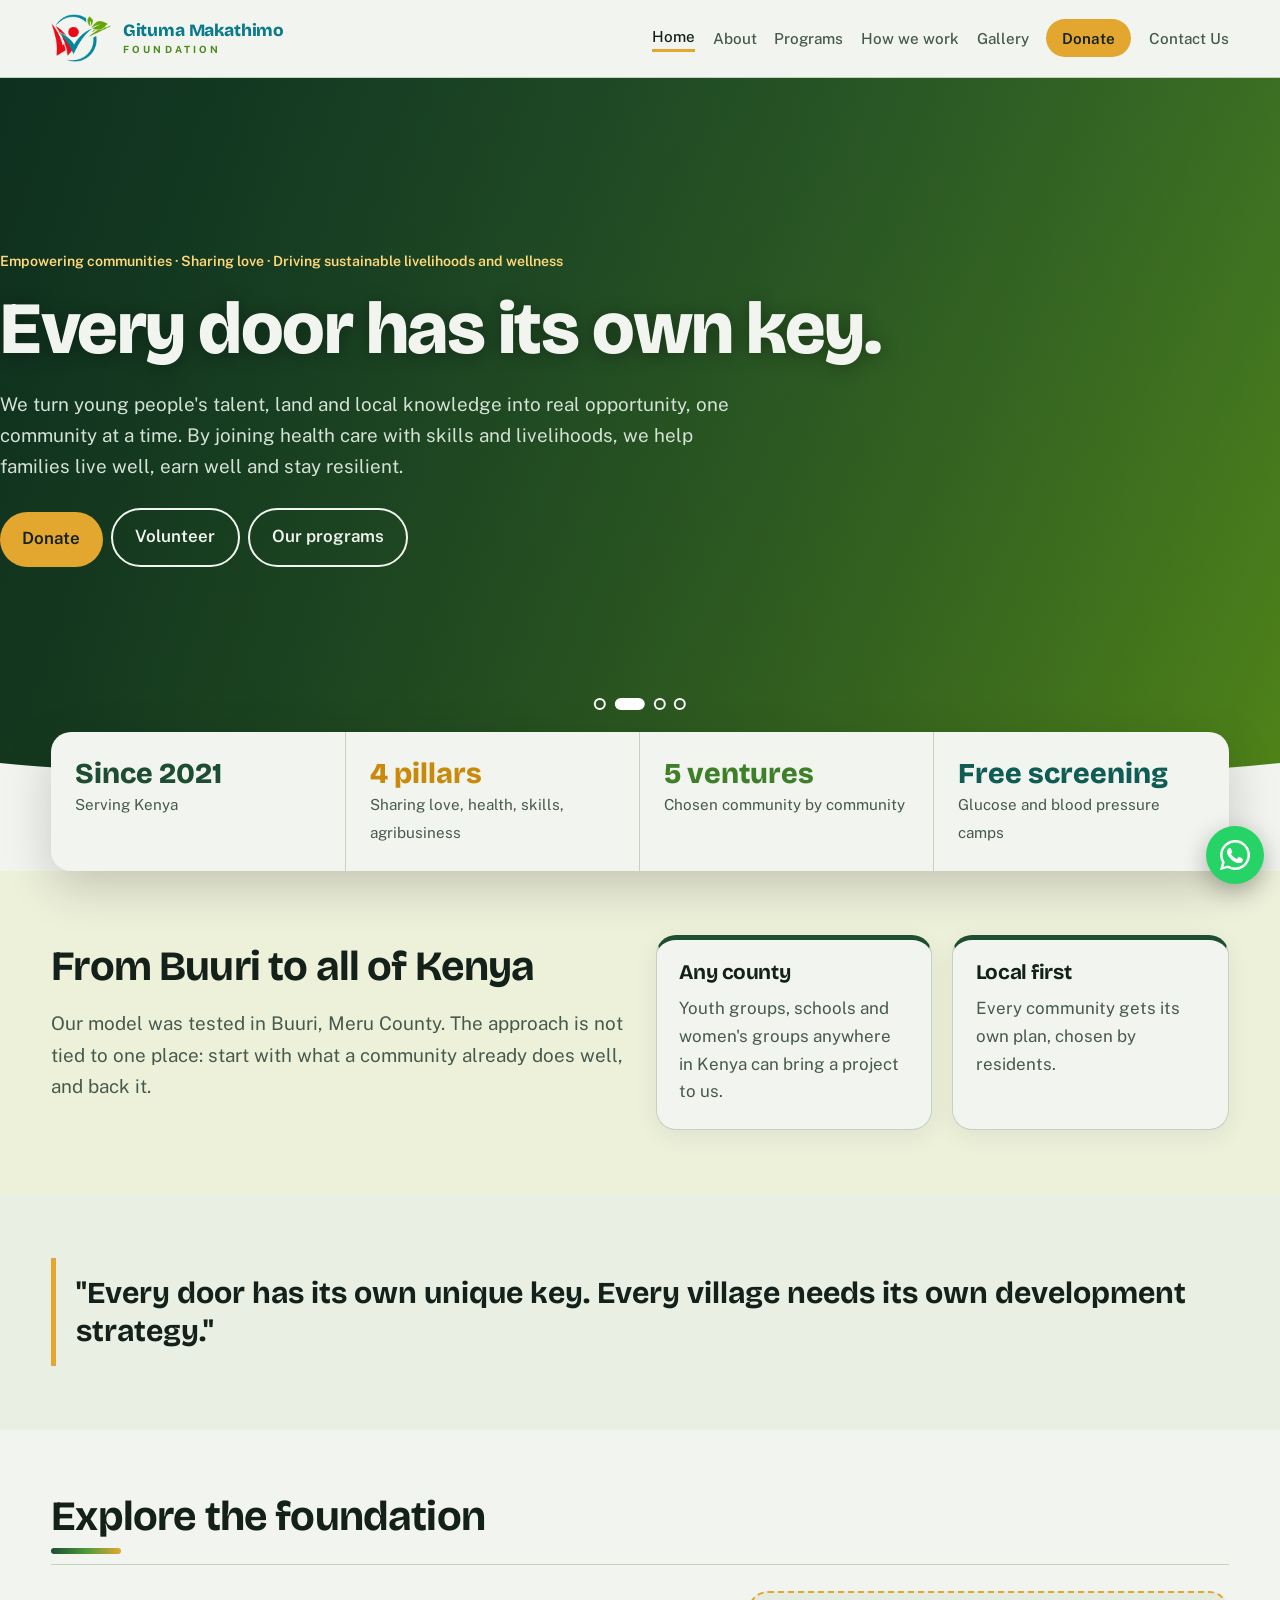
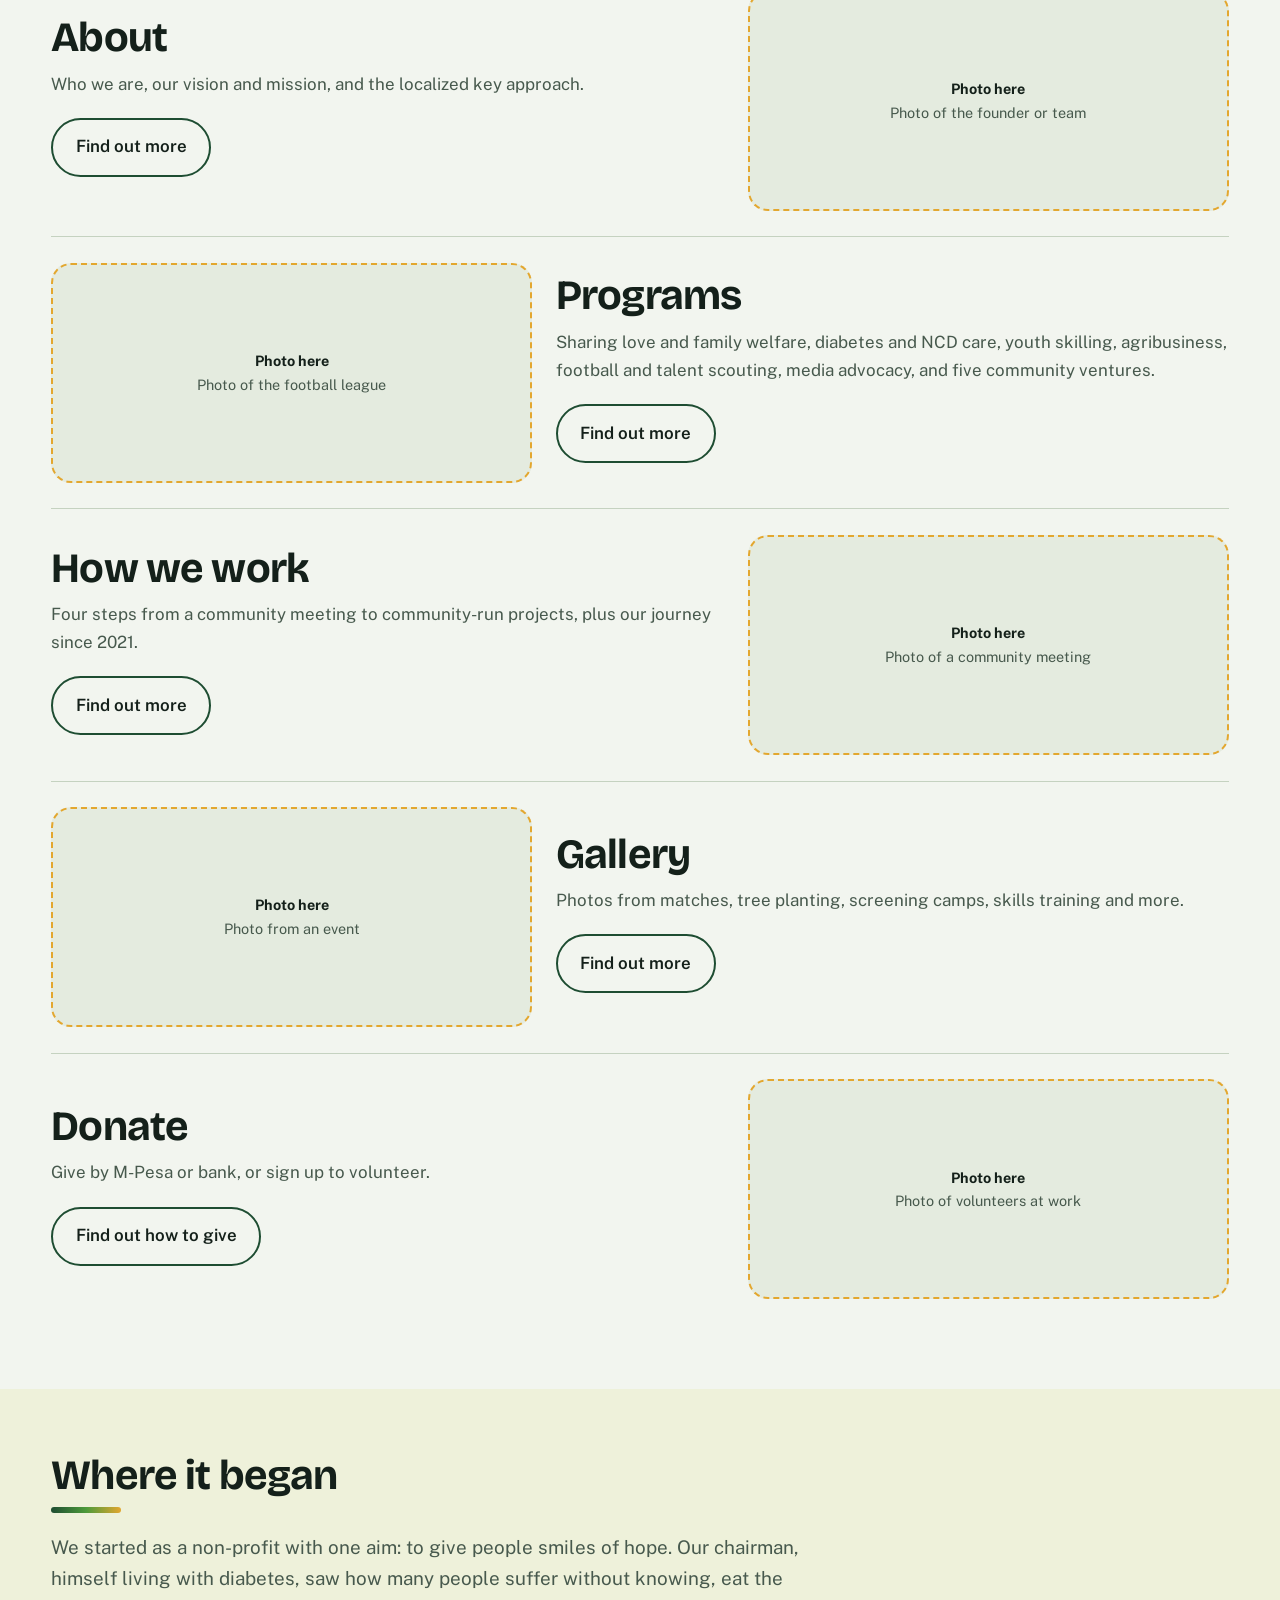
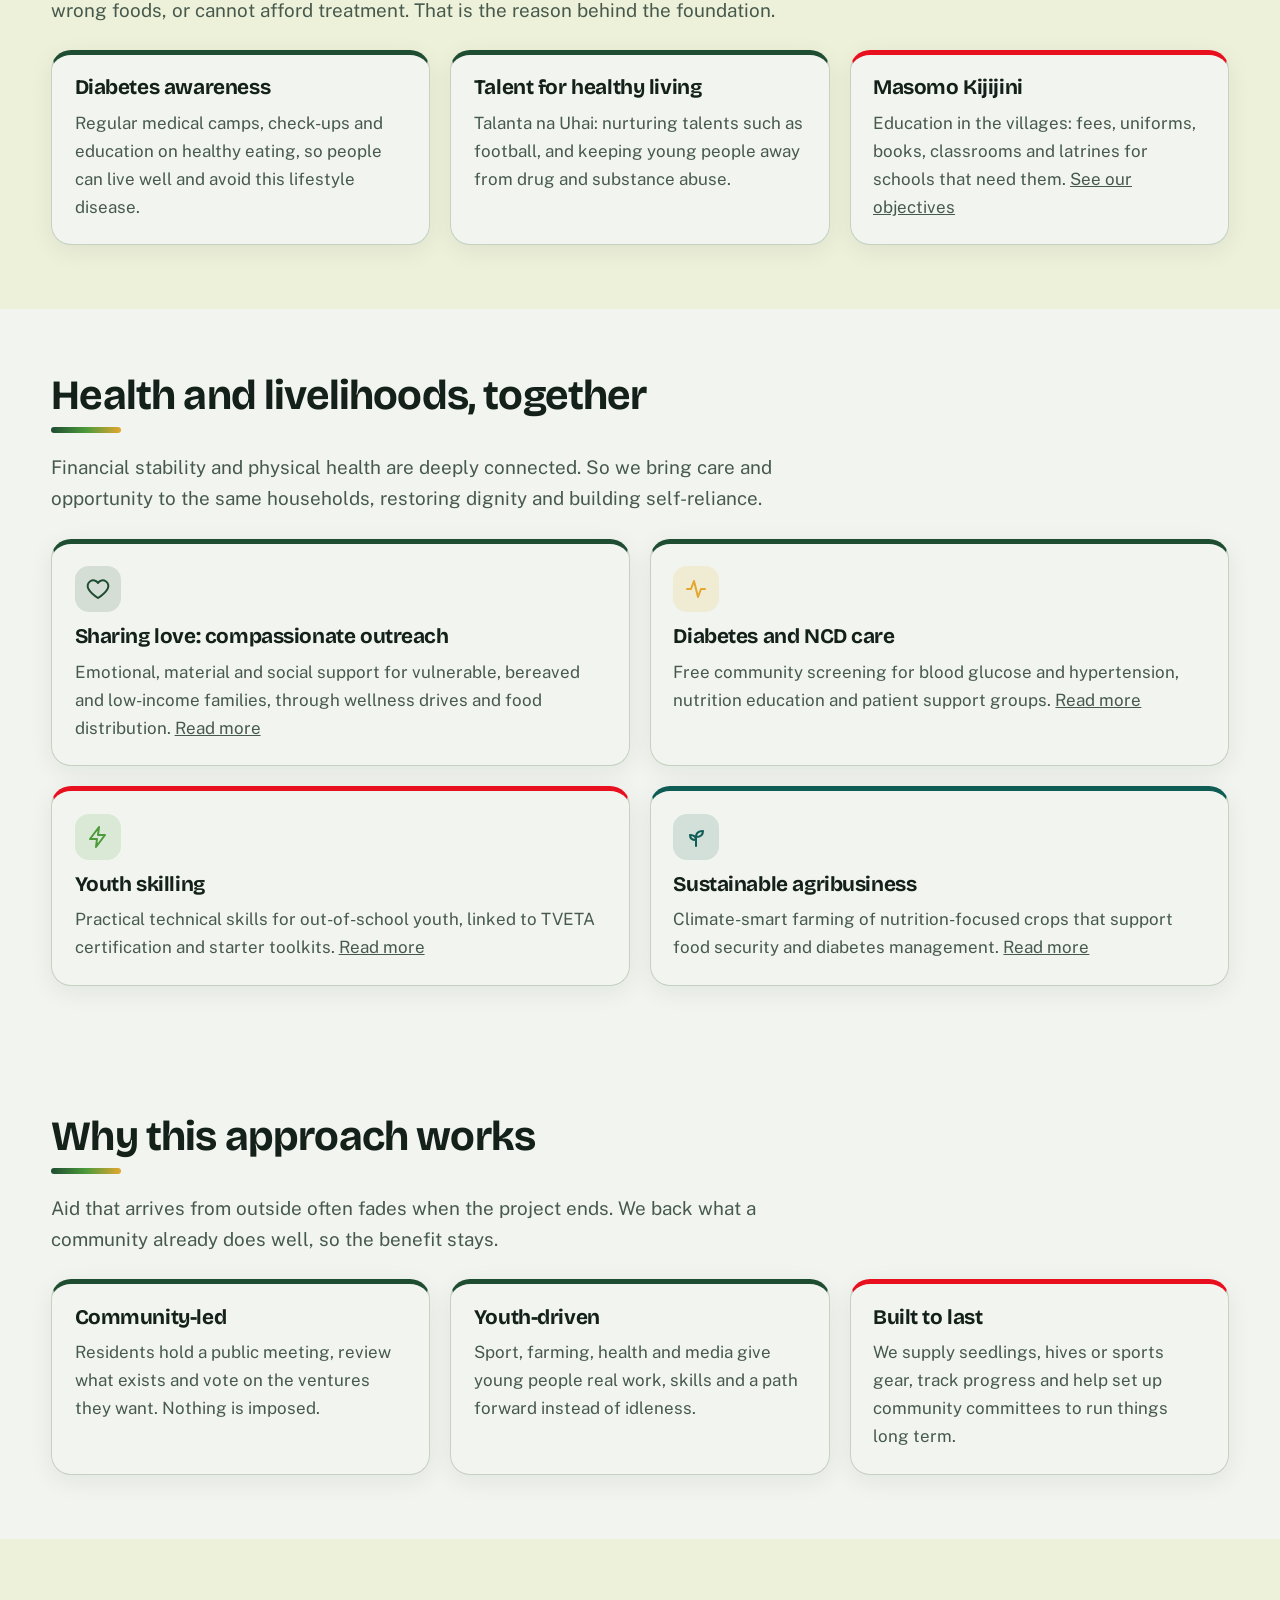
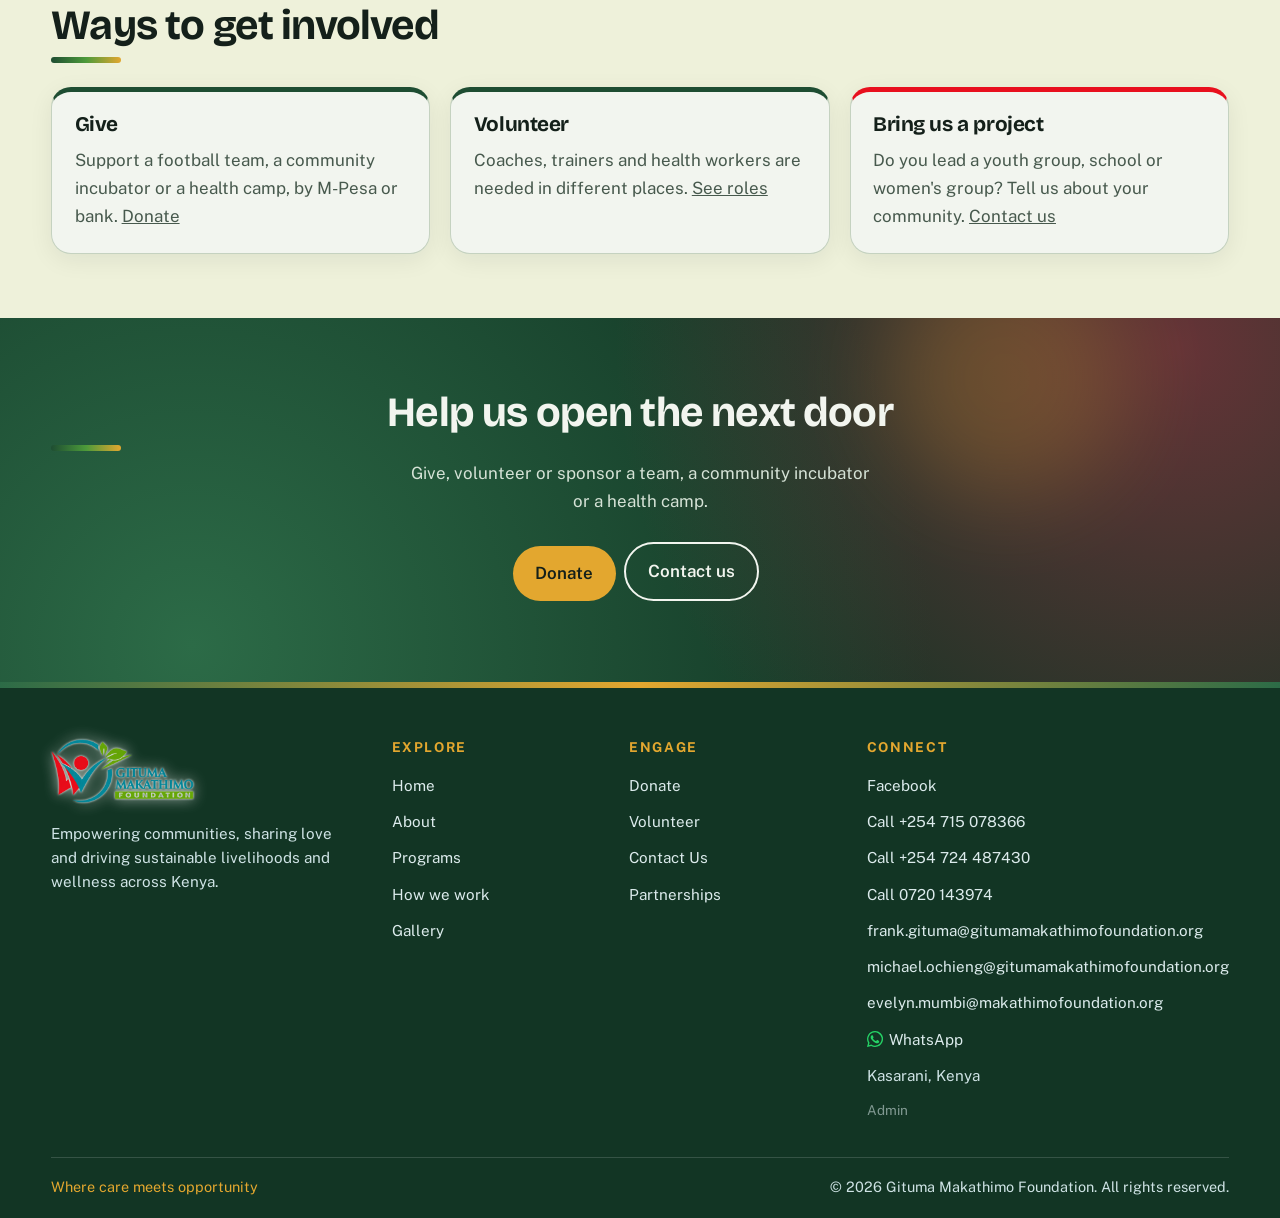
==== commit 7e49d462: "Add files via upload" ====
--- a/index.html
+++ b/index.html
@@ -18,12 +18,13 @@
 <div class="page" id="p-gallery" hidden><section class="pg"><div class="wrap"><h1 style="font-size:clamp(2rem,5vw,3.2rem)">Gallery</h1><p class="lead">Moments from our work across Kenya.</p></div></section><section class=""><div class="wrap"><div class="grid g3"><div class="ph " role="img" aria-label="Photo: Football league match" data-img="football-match"><span><b>Photo here</b>Football league match</span></div><div class="ph " role="img" aria-label="Photo: Tree planting in a school" data-img="tree-planting"><span><b>Photo here</b>Tree planting in a school</span></div><div class="ph " role="img" aria-label="Photo: Water harvesting project" data-img="water-harvesting-project"><span><b>Photo here</b>Water harvesting project</span></div><div class="ph " role="img" aria-label="Photo: Medical camp" data-img="medical-camp"><span><b>Photo here</b>Medical camp</span></div><div class="ph " role="img" aria-label="Photo: Bee farming training" data-img="bee-farming-training"><span><b>Photo here</b>Bee farming training</span></div><div class="ph " role="img" aria-label="Photo: Poultry cooperative" data-img="poultry-cooperative"><span><b>Photo here</b>Poultry cooperative</span></div><div class="ph " role="img" aria-label="Photo: Community meeting" data-img="community-meeting"><span><b>Photo here</b>Community meeting</span></div><div class="ph " role="img" aria-label="Photo: Radio and media events" data-img="radio-and-media-events"><span><b>Photo here</b>Radio and media events</span></div><div class="ph " role="img" aria-label="Photo: Fish pond construction" data-img="fish-pond-construction"><span><b>Photo here</b>Fish pond construction</span></div><div class="ph " role="img" aria-label="Photo: Free screening camp" data-img="free-screening-camp"><span><b>Photo here</b>Free glucose and blood pressure screening</span></div><div class="ph " role="img" aria-label="Photo: Youth skills training" data-img="youth-skills-training"><span><b>Photo here</b>Youth technical skills training</span></div><div class="ph " role="img" aria-label="Photo: Food distribution drive" data-img="food-distribution-drive"><span><b>Photo here</b>Food distribution and family support</span></div></div></div></section></div>
 <div class="page" id="p-donate" hidden><section class="pg"><div class="wrap"><h1 style="font-size:clamp(2rem,5vw,3.2rem)">Donate</h1><p class="lead">Your gift funds community projects chosen by residents themselves.</p></div></section><section class=""><div class="wrap"><h2 style="font-size:1.5rem">Choose a cause, then give</h2><p class="lead">Pick what you want to support and use it as your M-Pesa or bank reference. Any amount helps.</p><div class="amts" aria-label="Suggested amounts"><span>KES 1,000</span><span>KES 3,000</span><span>KES 5,000</span><span>KES 10,000</span><span>KES 20,000</span><span>KES 50,000</span><span>KES 100,000</span><span>Any amount</span></div><div class="amts" aria-label="Causes"><span>Football</span><span>Farming</span><span>Health</span><span>Radio and media</span><span>Education</span><span>Youth skilling</span><span>Family welfare</span><span>Where needed most</span></div><div id="payBox"></div><p style="color:var(--muted)">You can also sponsor a football team, a community incubator or a health camp. Contact us on <a href="https://web.facebook.com/Gmakathimo">Facebook</a>.</p></div></section><section class="band"><div class="wrap"><h2>Where your gift goes</h2><div class="grid g3"><div class="box"><h3>Football and talent</h3><p>Tournament costs and gear for the league, so grassroots players can be seen by scouts.</p></div><div class="box"><h3>Farming and enterprise</h3><p>Hives, seed, seedlings, feed and training for community incubators.</p></div><div class="box"><h3>Public health</h3><p>Free glucose and hypertension screening, medical camps, nutrition drives and diabetes support groups in underserved areas.</p></div><div class="box"><h3>Media and mobilization</h3><p>Radio programs and events that give communities a voice.</p></div><div class="box"><h3>Sponsor a team</h3><p>Fund a football team for a season.</p></div><div class="box"><h3>Sponsor an incubator or health camp</h3><p>Back one community venture or one camp from start to finish.</p></div></div></div></section><section><div class="wrap"><h2>Giving with confidence</h2><p class="lead">Communities choose their own projects, we track progress, and community committees help run what is built. Our financial controls are audit-ready and our donor reporting is transparent, so the maximum benefit reaches community beneficiaries. If you want to know how a specific gift was used, ask us on the contact page.</p><p><a class="btn" href="#contact">Ask a question</a></p></div></section><section><div class="wrap"><h2 id="volunteer">Volunteer</h2></div></section><section><div class="wrap"><h2>Roles we need</h2><div class="grid g3"><div class="box"><h3>Coaches and mentors</h3><p>Help run the football league, coach teams and mentor young players on and off the pitch.</p></div><div class="box"><h3>Farm and enterprise trainers</h3><p>Teach bee farming, poultry, orchards, fish farming, cooperative management and value addition.</p></div><div class="box"><h3>Health workers</h3><p>Join medical camps and nutrition drives, including screening for blood glucose and hypertension, and run diabetes support groups.</p></div><div class="box"><h3>Skills trainers</h3><p>Teach electrical, digital, green-technology and modern trades to out-of-school youth, ready for TVETA certification.</p></div><div class="box"><h3>Media and communications</h3><p>Help communities tell their stories, document projects and reach sponsors.</p></div><div class="box"><h3>Logistics and organizing</h3><p>Help set up community meetings, move supplies and keep projects on schedule.</p></div><div class="box"><h3>Community care volunteers</h3><p>Visit and support vulnerable, bereaved and low-income families, and help with food distribution and wellness drives.</p></div><div class="box"><h3>Your own skill</h3><p>Not on the list? Tell us what you can do. Every community needs different help.</p></div></div></div></section><section class="band"><div class="wrap"><h2>How to start</h2><ol class="steps"><li><b>Reach out</b><span>Message us with who you are.</span></li><li><b>Tell us your skill</b><span>And where you can help.</span></li><li><b>Get matched</b><span>To a community that needs it.</span></li><li><b>Show up</b><span>Work alongside residents.</span></li></ol><p><a class="btn" href="https://web.facebook.com/Gmakathimo" target="_blank" rel="noopener">Sign up to volunteer</a></p></div></section></div>
 <div class="page" id="p-contact" hidden><section class="pg"><div class="wrap"><h1 style="font-size:clamp(2rem,5vw,3.2rem)">Contact</h1><p class="lead">Talk to us about partnerships, sponsorship, volunteering or bringing a project to your community.</p></div></section>
-<section><div class="wrap"><div class="grid"><div class="box"><h3>Facebook and Instagram</h3><p><a href="https://web.facebook.com/Gmakathimo" target="_blank" rel="noopener">Message us on Facebook</a><br>Instagram: Gituma Makathimo Foundation</p></div><div class="box"><h3>Location</h3><p>Headquartered in Kasarani, Kenya, serving rural and urban communities across the country</p></div><div class="box"><h3>Phone and WhatsApp</h3><p><a href="tel:+254724487430">+254 724 487430</a><br><a href="https://wa.me/254724487430" target="_blank" rel="noopener">Message on WhatsApp</a></p></div></div><div class="ph tall" style="margin-top:1.5rem" role="img" aria-label="Map or office photo" data-img="office"><span><b>Map or office photo</b>Add a map or a photo of where you meet</span></div></div></section><section class="band"><div class="wrap"><h2>What to write to us about</h2><div class="grid"><div class="box"><h3>Partnerships and sponsors</h3><p>Companies and organizations that want to back sport, farming, health or media work.</p></div><div class="box"><h3>Community leaders</h3><p>Youth groups, schools and women's groups who want to bring a project to their community.</p></div><div class="box"><h3>Volunteers</h3><p>People with time or skills to give.</p></div><div class="box"><h3>Media and press</h3><p>Questions about our work or our founder.</p></div></div></div></section><section><div class="wrap"><h2>When you message us, please include</h2><p class="lead">Your name, your community and ward, who you represent, and what you would like to do. It helps us reply properly. Common questions are answered below.</p></div></section><section class="band"><div class="wrap"><h2>Common questions</h2></div></section><section><div class="wrap"><div class="grid"><div class="box"><h3>Who is the foundation for?</h3><p>All Kenyans. We began in Buuri, Meru County, and our approach is open to any community.</p></div><div class="box"><h3>Who decides what a community gets?</h3><p>Residents do. We hold a public meeting, review existing projects and the community votes.</p></div><div class="box"><h3>How can I give?</h3><p>By M-Pesa or bank transfer. See the Donate page.</p></div><div class="box"><h3>Can I sponsor something specific?</h3><p>Yes: a football team, a community incubator or a health camp. Contact us to arrange it.</p></div><div class="box"><h3>Can my group bring a project?</h3><p>Yes. Tell us your ward, your group and what you want to do.</p></div><div class="box"><h3>Are the health screenings free?</h3><p>Yes. We host regular, free community screening camps for blood glucose and hypertension. Contact us to find the next camp near you.</p></div><div class="box"><h3>What skills do you teach young people?</h3><p>Practical technical skills such as electrical work, digital skills, green technologies and modern trades, linked to TVETA certification and starter toolkits.</p></div><div class="box"><h3>Do I need qualifications to volunteer?</h3><p>Some roles, such as health work, need them. Others just need time and willingness. Tell us what you can offer.</p></div></div></div></section></div>
+<section><div class="wrap"><div class="grid"><div class="box"><h3>Facebook and Instagram</h3><p><a href="https://web.facebook.com/Gmakathimo" target="_blank" rel="noopener">Message us on Facebook</a><br>Instagram: Gituma Makathimo Foundation</p></div><div class="box"><h3>Location</h3><p>Headquartered in Kasarani, Kenya, serving rural and urban communities across the country</p></div><div class="box"><h3>Phone and WhatsApp</h3><p><a href="tel:+254715078366">+254 715 078366</a><br><a href="tel:+254724487430">+254 724 487430</a><br><a href="tel:+254720143974">0720 143974</a><br><a href="https://wa.me/254724487430" target="_blank" rel="noopener">Message on WhatsApp</a></p></div><div class="box"><h3>Email</h3><p><a href="mailto:frank.gituma@gitumamakathimofoundation.org">frank.gituma@gitumamakathimofoundation.org</a><br><a href="mailto:michael.ochieng@gitumamakathimofoundation.org">michael.ochieng@gitumamakathimofoundation.org</a><br><a href="mailto:evelyn.mumbi@makathimofoundation.org">evelyn.mumbi@makathimofoundation.org</a></p></div></div><div class="ph tall" style="margin-top:1.5rem" role="img" aria-label="Map or office photo" data-img="office"><span><b>Map or office photo</b>Add a map or a photo of where you meet</span></div></div></section><section class="band"><div class="wrap"><h2>What to write to us about</h2><div class="grid"><div class="box"><h3>Partnerships and sponsors</h3><p>Companies and organizations that want to back sport, farming, health or media work.</p></div><div class="box"><h3>Community leaders</h3><p>Youth groups, schools and women's groups who want to bring a project to their community.</p></div><div class="box"><h3>Volunteers</h3><p>People with time or skills to give.</p></div><div class="box"><h3>Media and press</h3><p>Questions about our work or our founder.</p></div></div></div></section><section><div class="wrap"><h2>When you message us, please include</h2><p class="lead">Your name, your community and ward, who you represent, and what you would like to do. It helps us reply properly. Common questions are answered below.</p></div></section><section class="band"><div class="wrap"><h2>Common questions</h2></div></section><section><div class="wrap"><div class="grid"><div class="box"><h3>Who is the foundation for?</h3><p>All Kenyans. We began in Buuri, Meru County, and our approach is open to any community.</p></div><div class="box"><h3>Who decides what a community gets?</h3><p>Residents do. We hold a public meeting, review existing projects and the community votes.</p></div><div class="box"><h3>How can I give?</h3><p>By M-Pesa or bank transfer. See the Donate page.</p></div><div class="box"><h3>Can I sponsor something specific?</h3><p>Yes: a football team, a community incubator or a health camp. Contact us to arrange it.</p></div><div class="box"><h3>Can my group bring a project?</h3><p>Yes. Tell us your ward, your group and what you want to do.</p></div><div class="box"><h3>Are the health screenings free?</h3><p>Yes. We host regular, free community screening camps for blood glucose and hypertension. Contact us to find the next camp near you.</p></div><div class="box"><h3>What skills do you teach young people?</h3><p>Practical technical skills such as electrical work, digital skills, green technologies and modern trades, linked to TVETA certification and starter toolkits.</p></div><div class="box"><h3>Do I need qualifications to volunteer?</h3><p>Some roles, such as health work, need them. Others just need time and willingness. Tell us what you can offer.</p></div></div></div></section></div>
 <div class="page" id="p-admin" hidden><section class="pg"><div class="wrap"><h1 style="font-size:clamp(2rem,5vw,3.2rem)">Admin</h1><p class="lead">Add photos, change the text on photo spaces, or hide spaces you do not need.</p></div></section><section><div class="wrap" id="admRoot"></div></section></div>
 </main>
-<footer><div class="wrap"><div class="fgrid"><div class="fcol fbrand"><p class="flogo"><img src="logo.png" alt="Gituma Makathimo Foundation logo" width="170" height="76"></p><p>Empowering communities, sharing love and driving sustainable livelihoods and wellness across Kenya.</p></div><div class="fcol"><h4>Explore</h4><a href="#index">Home</a><a href="#about">About</a><a href="#programs">Programs</a><a href="#how-we-work">How we work</a><a href="#gallery">Gallery</a></div><div class="fcol"><h4>Engage</h4><a href="#donate">Donate</a><a href="#donate">Volunteer</a><a href="#contact">Contact Us</a><a href="#contact">Partnerships</a></div><div class="fcol"><h4>Connect</h4><a href="https://web.facebook.com/Gmakathimo" target="_blank" rel="noopener">Facebook</a><a href="tel:+254724487430">Call +254 724 487430</a><a class="fwa" href="https://wa.me/254724487430" target="_blank" rel="noopener"><svg viewBox="0 0 24 24" width="16" height="16" fill="currentColor" aria-hidden="true"><path d="M20.5 3.5A11.8 11.8 0 0 0 12 0 12 12 0 0 0 1.6 17.9L0 24l6.3-1.6A12 12 0 0 0 12 24a12 12 0 0 0 8.5-20.5zM12 22a10 10 0 0 1-5.1-1.4l-.4-.2-3.7 1 1-3.6-.2-.4A10 10 0 1 1 12 22zm5.5-7.5c-.3-.2-1.8-.9-2.1-1s-.5-.2-.7.2-.8 1-1 1.2-.4.2-.7 0a8.200 8.200 0 0 1-2.400-1.500 9 9 0 0 1-1.700-2c-.2-.3 0-.5.100-.6l.5-.5.300-.5v-.5c0-.2-.7-1.700-1-2.300-.3-.6-.5-.5-.7-.5h-.6a1.200 1.200 0 0 0-.9.400 3.600 3.600 0 0 0-1.100 2.700 6.200 6.200 0 0 0 1.300 3.300 14 14 0 0 0 5.400 4.800c2 .8 2.800.9 3.800.7a3.200 3.200 0 0 0 2.100-1.500 2.600 2.600 0 0 0 .2-1.500c-.1-.1-.3-.2-.6-.4z"/></svg>WhatsApp</a><span>Kasarani, Kenya</span><a href="#admin" class="fadm">Admin</a></div></div><div class="fbar"><span>Where care meets opportunity</span><span>&copy; 2026 Gituma Makathimo Foundation. All rights reserved.</span></div></div></footer>
+<footer><div class="wrap"><div class="fgrid"><div class="fcol fbrand"><p class="flogo"><img src="logo.png" alt="Gituma Makathimo Foundation logo" width="170" height="76"></p><p>Empowering communities, sharing love and driving sustainable livelihoods and wellness across Kenya.</p></div><div class="fcol"><h4>Explore</h4><a href="#index">Home</a><a href="#about">About</a><a href="#programs">Programs</a><a href="#how-we-work">How we work</a><a href="#gallery">Gallery</a></div><div class="fcol"><h4>Engage</h4><a href="#donate">Donate</a><a href="#donate">Volunteer</a><a href="#contact">Contact Us</a><a href="#contact">Partnerships</a></div><div class="fcol"><h4>Connect</h4><a href="https://web.facebook.com/Gmakathimo" target="_blank" rel="noopener">Facebook</a><a href="tel:+254715078366">Call +254 715 078366</a><a href="tel:+254724487430">Call +254 724 487430</a><a href="tel:+254720143974">Call 0720 143974</a><a href="mailto:frank.gituma@gitumamakathimofoundation.org">frank.gituma@gitumamakathimofoundation.org</a><a href="mailto:michael.ochieng@gitumamakathimofoundation.org">michael.ochieng@gitumamakathimofoundation.org</a><a href="mailto:evelyn.mumbi@makathimofoundation.org">evelyn.mumbi@makathimofoundation.org</a><a class="fwa" href="https://wa.me/254724487430" target="_blank" rel="noopener"><svg viewBox="0 0 24 24" width="16" height="16" fill="currentColor" aria-hidden="true"><path d="M20.5 3.5A11.8 11.8 0 0 0 12 0 12 12 0 0 0 1.6 17.9L0 24l6.3-1.6A12 12 0 0 0 12 24a12 12 0 0 0 8.5-20.5zM12 22a10 10 0 0 1-5.1-1.4l-.4-.2-3.7 1 1-3.6-.2-.4A10 10 0 1 1 12 22zm5.5-7.5c-.3-.2-1.8-.9-2.1-1s-.5-.2-.7.2-.8 1-1 1.2-.4.2-.7 0a8.200 8.200 0 0 1-2.400-1.500 9 9 0 0 1-1.700-2c-.2-.3 0-.5.100-.6l.5-.5.300-.5v-.5c0-.2-.7-1.700-1-2.300-.3-.6-.5-.5-.7-.5h-.6a1.200 1.200 0 0 0-.9.400 3.600 3.600 0 0 0-1.100 2.700 6.200 6.200 0 0 0 1.300 3.300 14 14 0 0 0 5.400 4.800c2 .8 2.800.9 3.800.7a3.200 3.200 0 0 0 2.100-1.500 2.600 2.600 0 0 0 .2-1.500c-.1-.1-.3-.2-.6-.4z"/></svg>WhatsApp</a><span>Kasarani, Kenya</span><a href="#admin" class="fadm">Admin</a></div></div><div class="fbar"><span>Where care meets opportunity</span><span>&copy; 2026 Gituma Makathimo Foundation. All rights reserved.</span></div></div></footer>
 <a class="wa" href="https://wa.me/254724487430" target="_blank" rel="noopener" aria-label="Chat with us on WhatsApp"><svg viewBox="0 0 24 24" width="22" height="22" fill="currentColor" aria-hidden="true"><path d="M20.5 3.5A11.8 11.8 0 0 0 12 0 12 12 0 0 0 1.6 17.9L0 24l6.3-1.6A12 12 0 0 0 12 24a12 12 0 0 0 8.5-20.5zM12 22a10 10 0 0 1-5.1-1.4l-.4-.2-3.7 1 1-3.6-.2-.4A10 10 0 1 1 12 22zm5.5-7.5c-.3-.2-1.8-.9-2.1-1s-.5-.2-.7.2-.8 1-1 1.2-.4.2-.7 0a8.200 8.200 0 0 1-2.400-1.500 9 9 0 0 1-1.700-2c-.2-.3 0-.5.100-.6l.5-.5.300-.5v-.5c0-.2-.7-1.700-1-2.300-.3-.6-.5-.5-.7-.5h-.6a1.200 1.200 0 0 0-.9.400 3.600 3.600 0 0 0-1.100 2.700 6.200 6.200 0 0 0 1.300 3.300 14 14 0 0 0 5.400 4.800c2 .8 2.800.9 3.800.7a3.200 3.200 0 0 0 2.100-1.500 2.600 2.600 0 0 0 .2-1.500c-.1-.1-.3-.2-.6-.4z"/></svg></a>
 <a class="fab" href="#donate">Donate</a>
 <div id="bar"></div>
 <script src="main.js"></script>
+<script src="editor.js"></script>
 </body></html>
--- a/style.css
+++ b/style.css
@@ -307,3 +307,33 @@
  .sl{transition:opacity 1s ease 1s,transform 8s linear!important}.sl.on{transition:opacity 1s ease 0s,transform 8s linear!important}
  .js .rv{opacity:0;transform:translateY(30px);transition:opacity .7s ease,transform .7s cubic-bezier(.2,.7,.2,1)!important;transition-delay:var(--d,0s)!important}.js .rv.in{opacity:1;transform:none}
 }
+
+/* ---- photo frames: always show the WHOLE photo (laptop and phone), never crop ---- */
+.ph.has,.ph.tall.has{min-height:0;display:flex;align-items:center;justify-content:center;background:var(--surface)}
+.ph.has img,.ph.tall.has img{width:100%;height:auto;min-height:0;max-height:85vh;object-fit:contain;display:block}
+@media(max-width:760px){.ph.has img,.ph.tall.has img{max-height:none}}
+.xtra{display:grid;gap:1.2rem;grid-template-columns:repeat(auto-fit,minmax(240px,1fr));margin-top:1.5rem;align-items:start}
+.xtra:empty{display:none}
+
+/* ---- visual editor (admin only) ---- */
+.vbox{max-width:860px;margin:0 auto 1.5rem;padding:1.2rem;border:2px solid var(--gold);border-radius:16px;background:var(--surface)}
+.vbox h2{margin-top:0}
+#edBar,#edTb{font-family:inherit}
+#edBar{position:fixed;z-index:9999;left:50%;transform:translateX(-50%);bottom:12px;display:none;flex-wrap:wrap;gap:.5rem;align-items:center;justify-content:center;width:max-content;max-width:calc(100vw - 16px);padding:.6rem .8rem;border-radius:14px;background:#14201A;color:#fff;box-shadow:0 10px 30px rgba(0,0,0,.35);font-size:.85rem}
+#edBar .st{flex-basis:100%;text-align:center;margin:0;font-size:.8rem}#edBar .st.bad{color:#FFB4C0}
+#edTb{position:fixed;z-index:9998;display:none;flex-wrap:wrap;gap:.4rem;padding:.4rem;border-radius:12px;background:#14201A;box-shadow:0 8px 24px rgba(0,0,0,.4);max-width:calc(100vw - 16px)}
+#edBar button,#edTb button,.edb,.vbox button{font:inherit;font-weight:600;cursor:pointer;border:0;border-radius:10px;padding:.5rem .8rem;background:#E3A72F;color:#14201A}
+#edBar button.g,#edTb button.g{background:transparent;color:#fff;border:1px solid rgba(255,255,255,.5)}
+#edBar button:disabled{opacity:.5}
+.edadd{display:none;margin-top:1.2rem;gap:.5rem;flex-wrap:wrap}
+.editing .edadd{display:flex}
+.xtxt{margin-top:1.2rem}.xtxt:empty{display:none}
+.editing [data-ek]{cursor:text;outline-offset:3px;border-radius:4px}
+.editing [data-ek]:hover{outline:2px dashed #E3A72F}
+.editing [data-ek]:focus{outline:2px solid #E3A72F}
+.editing .ph{cursor:pointer;transform:none!important;animation:none!important}
+.editing .ph.sel{outline:3px solid #E3A72F;outline-offset:3px}
+.editing .ph.gone{display:flex!important;opacity:.35}
+.editing footer{padding-bottom:7rem}
+.ghbox{margin-top:1.2rem;padding-top:1rem;border-top:1px solid var(--line)}.ghbox h3{margin:0 0 .3rem}
+.ghbox input{display:block;width:100%;max-width:420px;margin:.4rem 0;padding:.6rem;border:1px solid var(--line);border-radius:10px;font:inherit;background:var(--bg);color:var(--ink)}
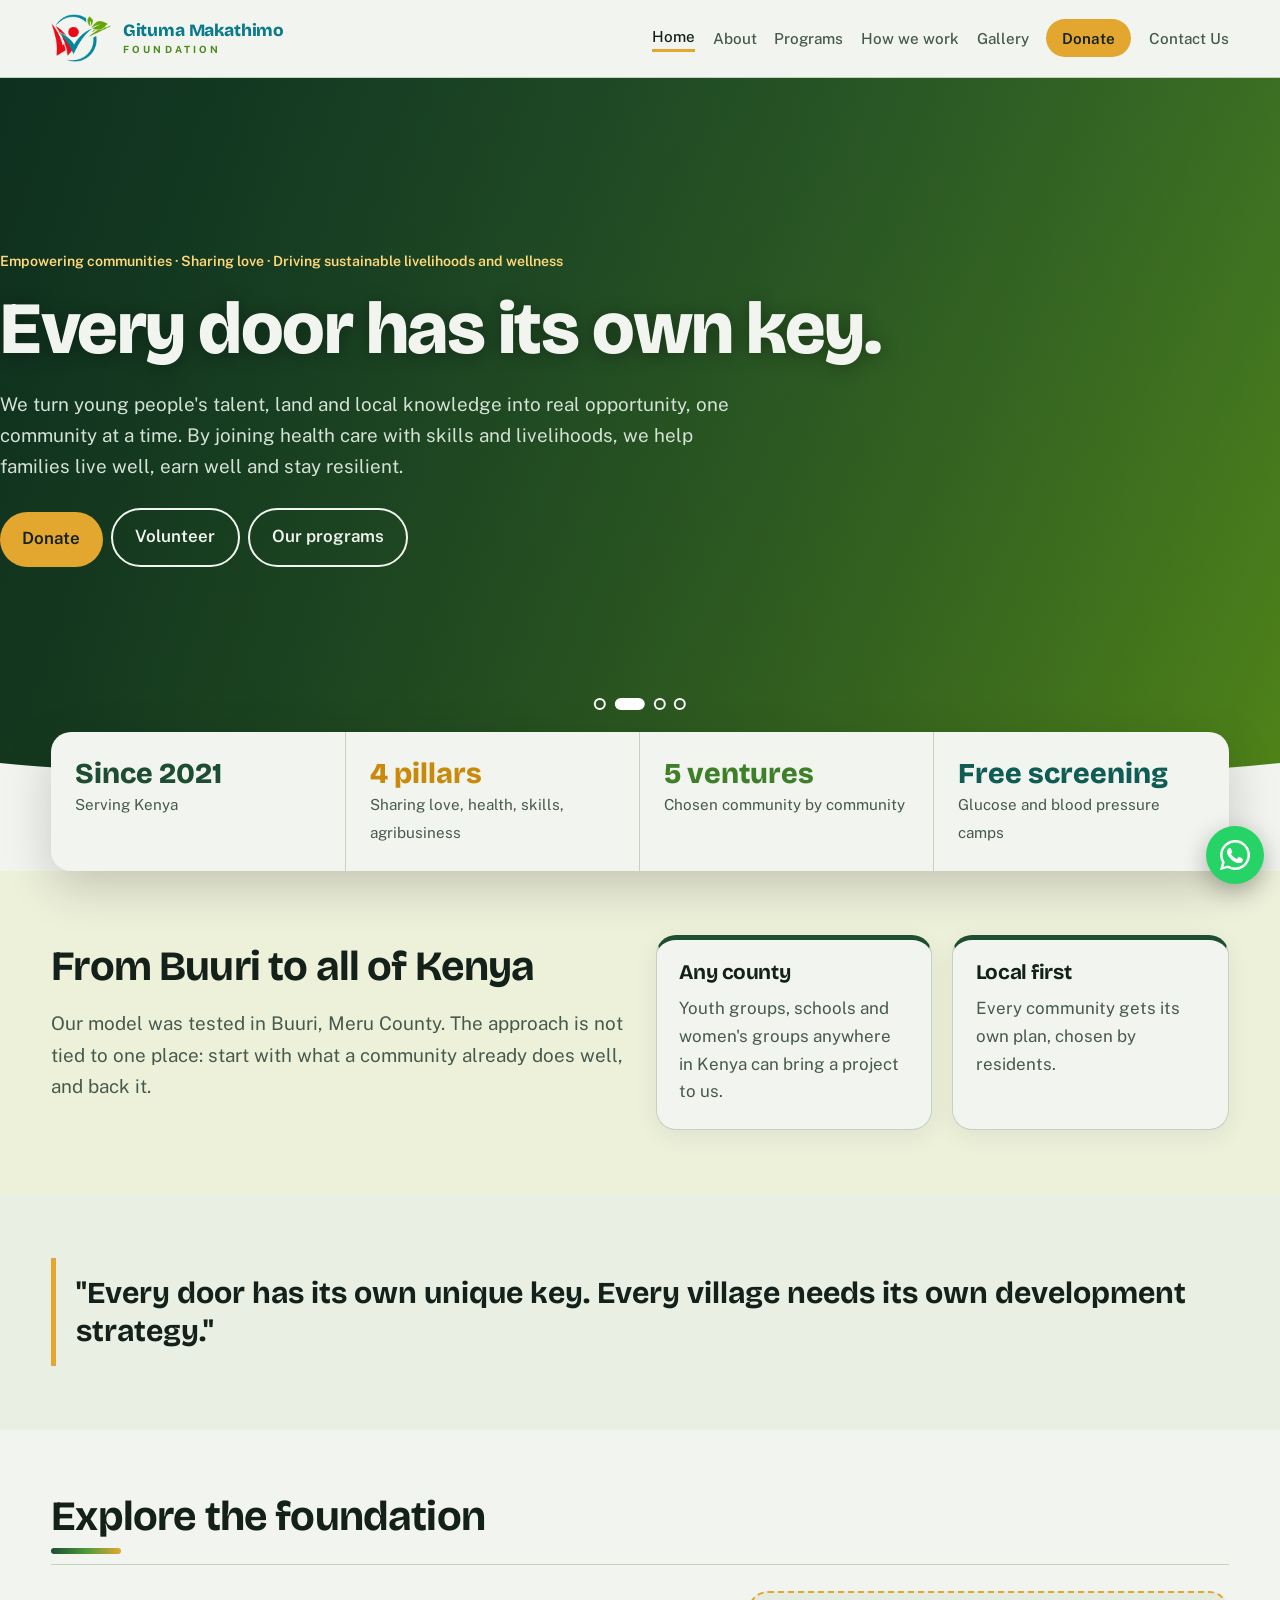
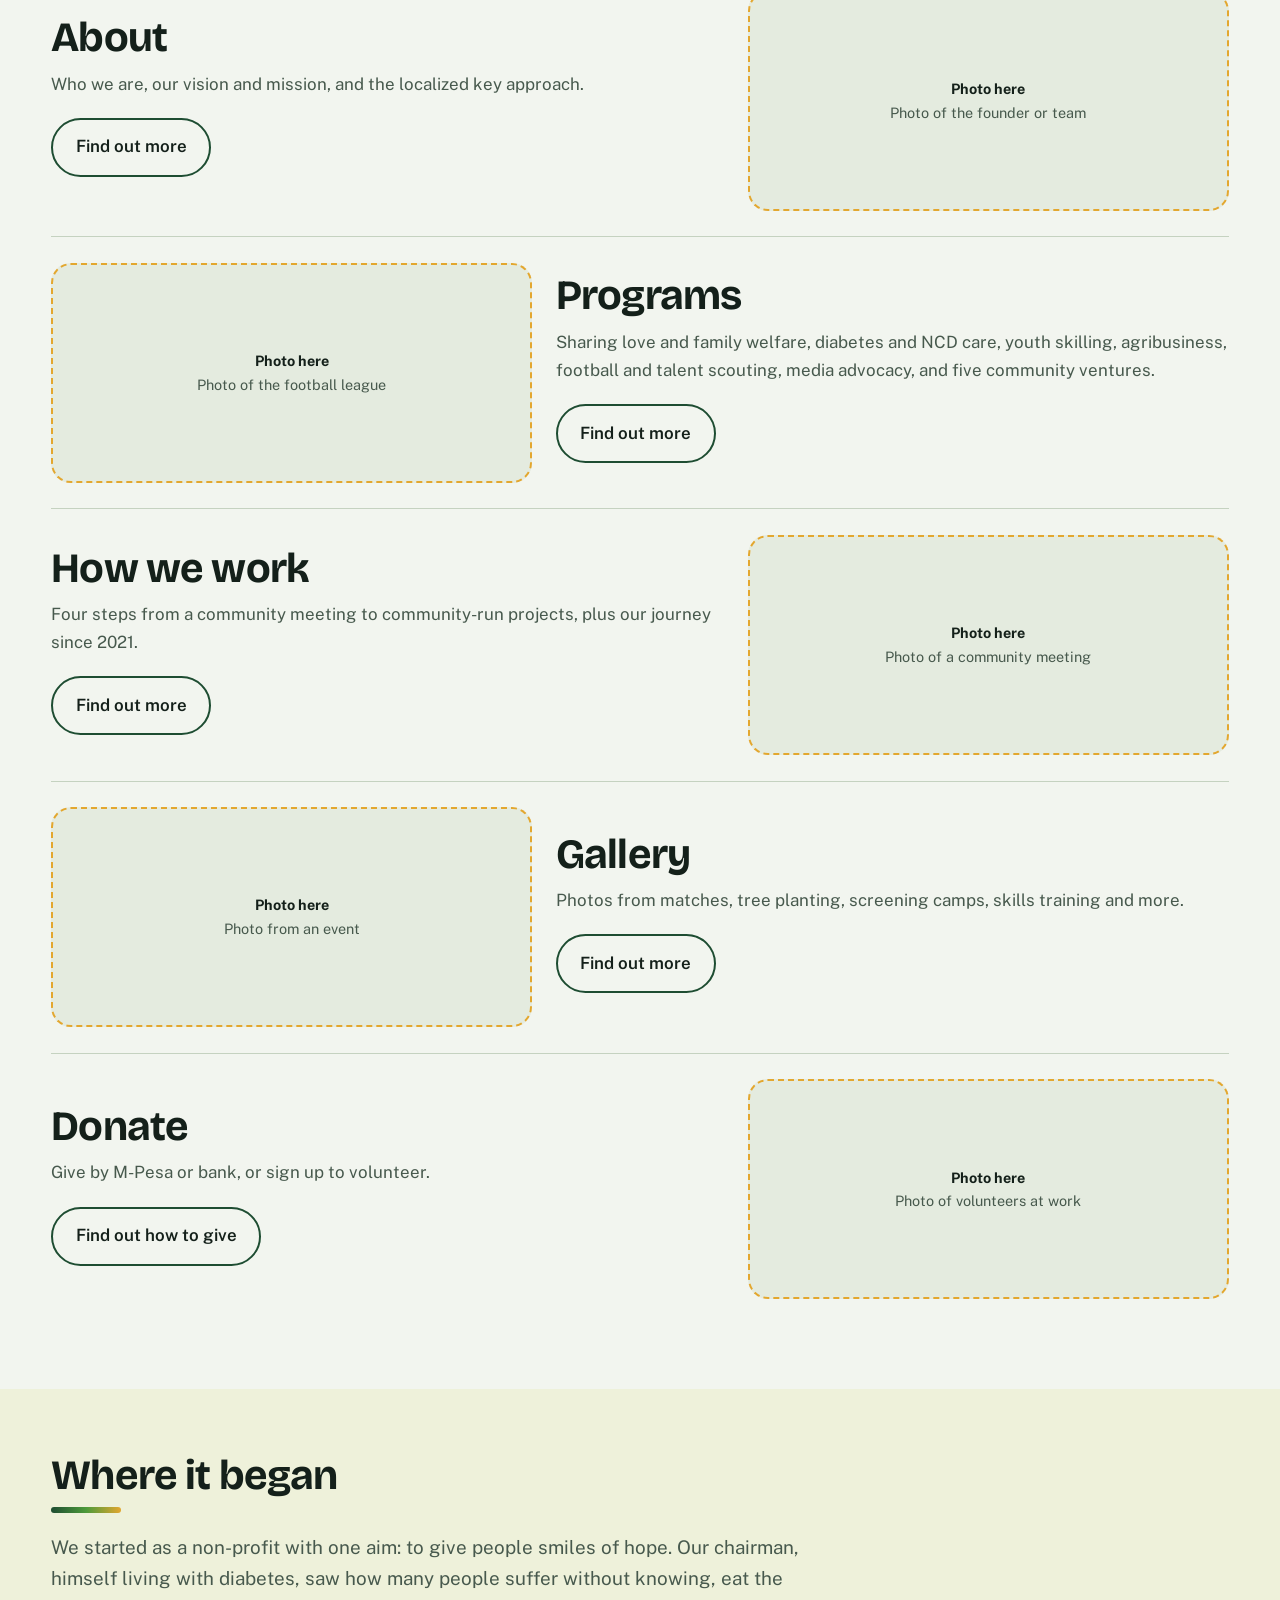
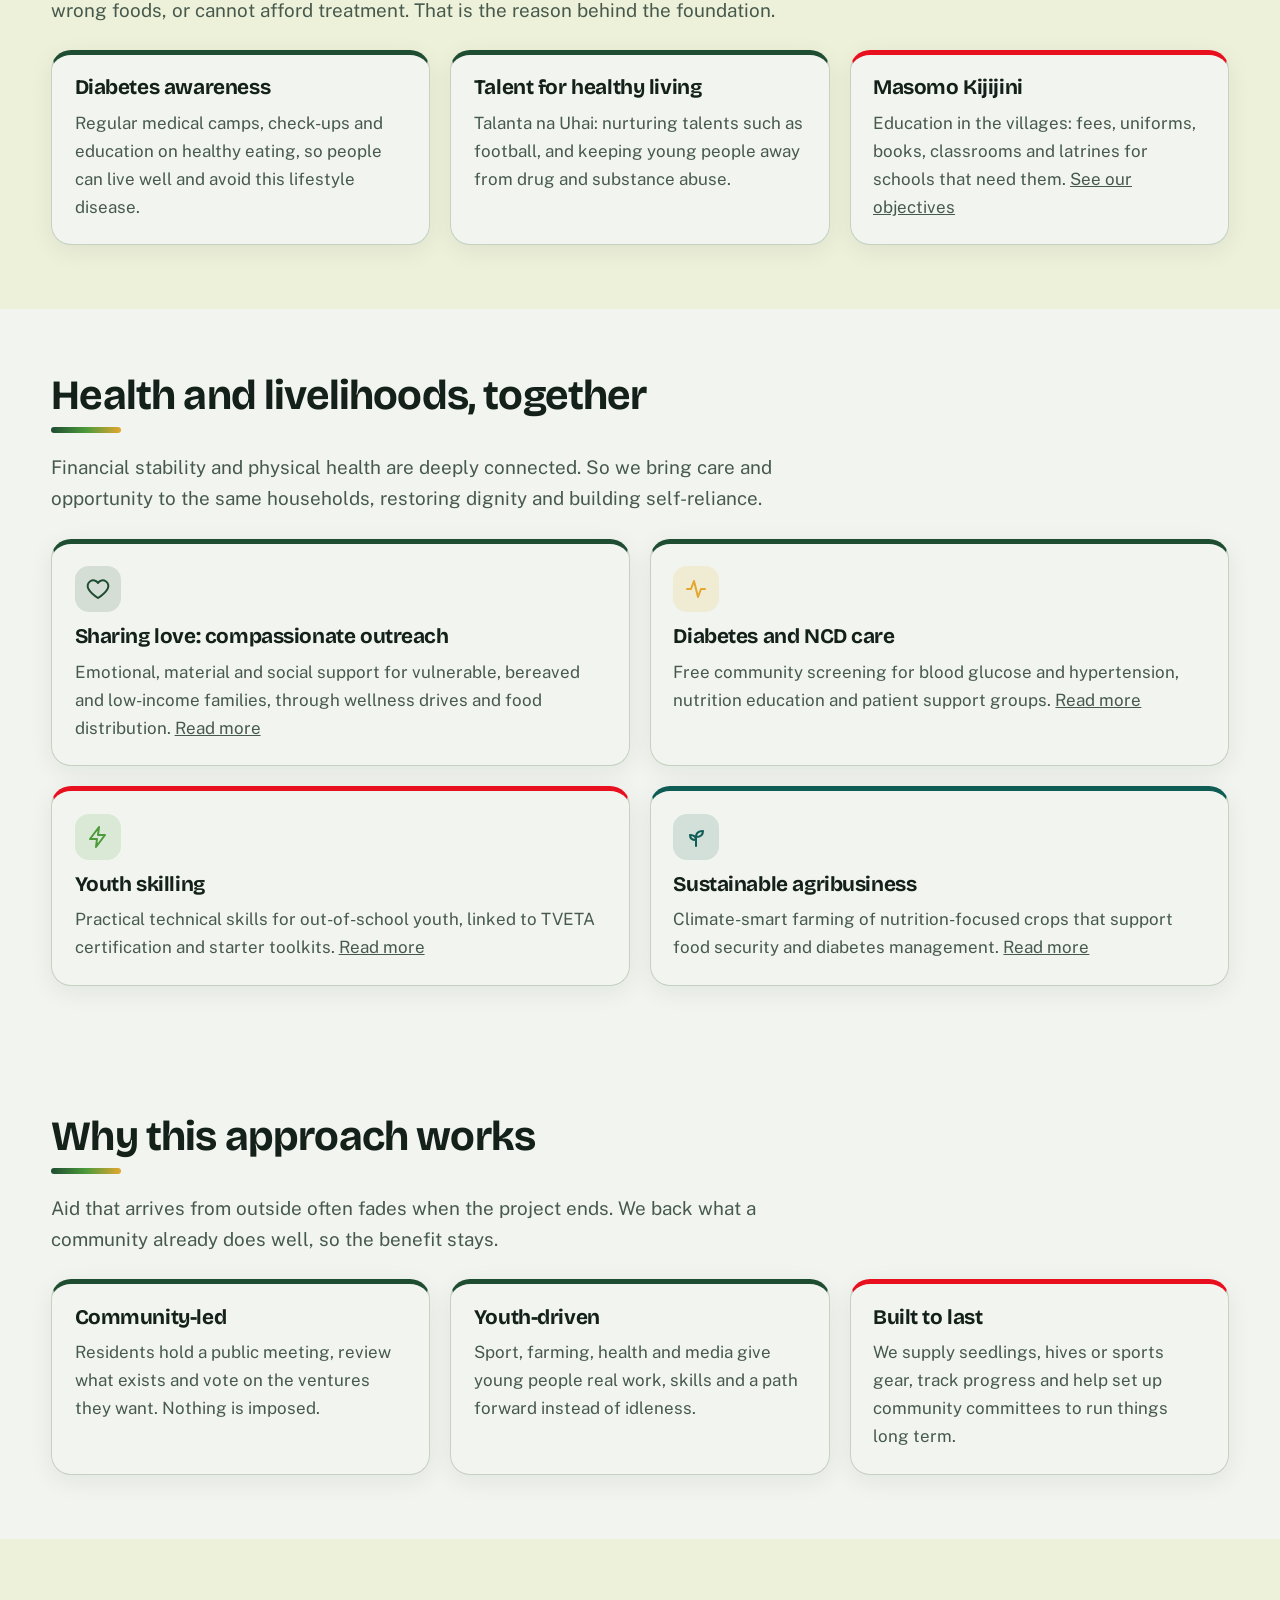
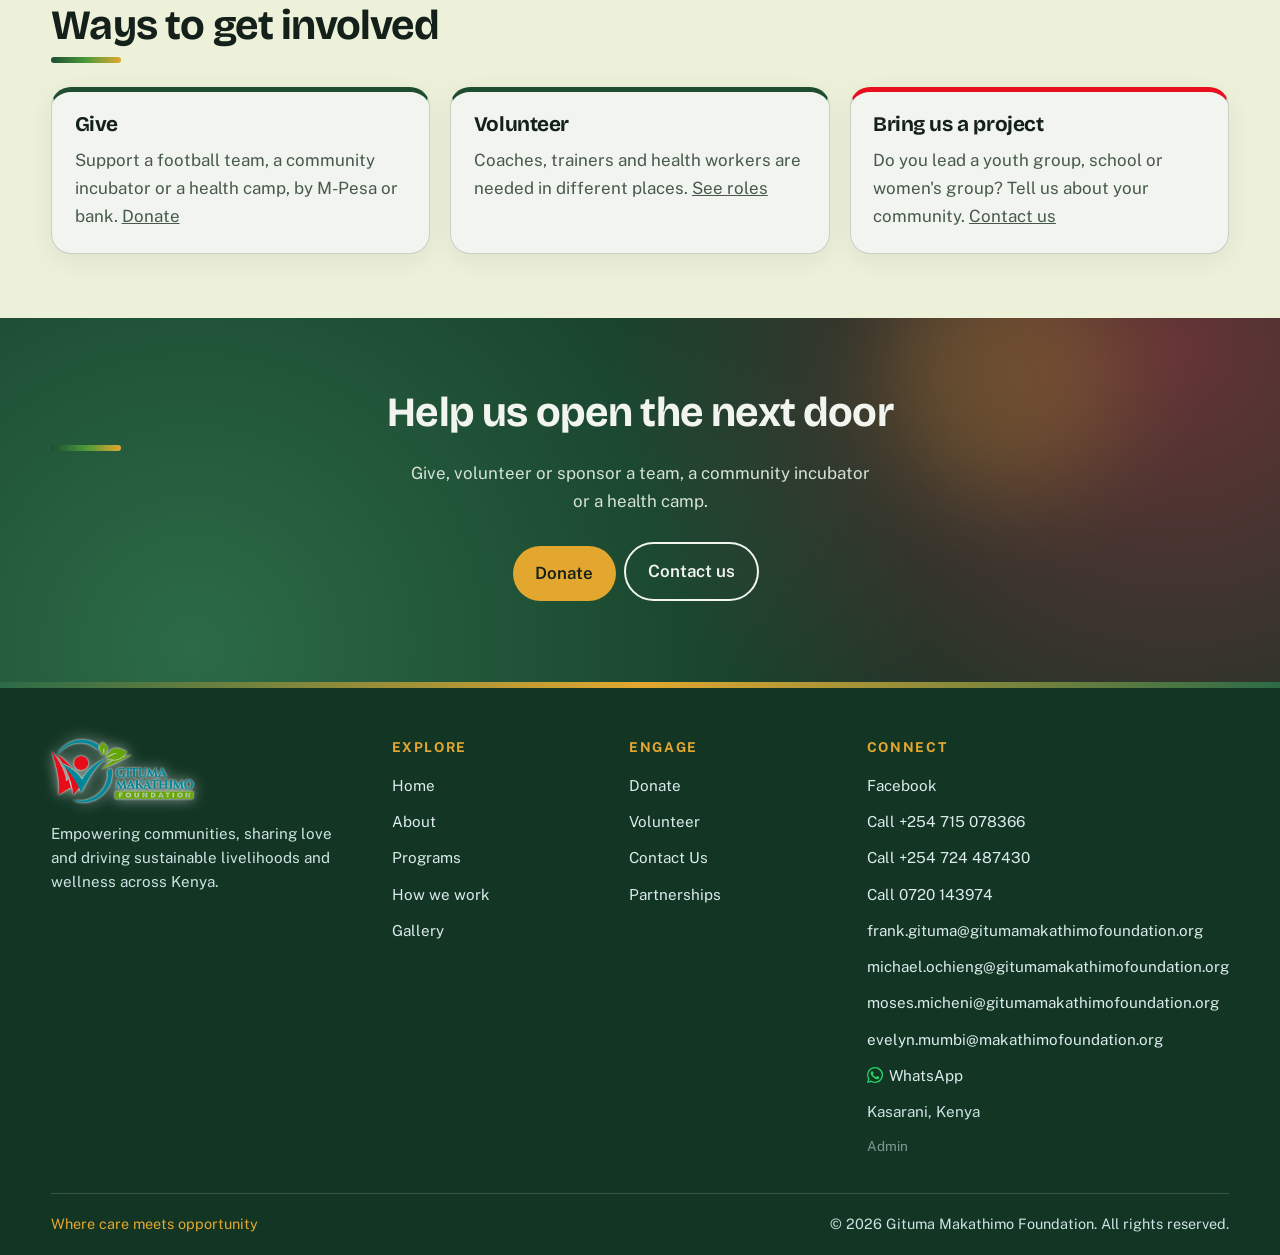
==== commit ee395b22: "Add files via upload" ====
--- a/index.html
+++ b/index.html
@@ -18,10 +18,10 @@
 <div class="page" id="p-gallery" hidden><section class="pg"><div class="wrap"><h1 style="font-size:clamp(2rem,5vw,3.2rem)">Gallery</h1><p class="lead">Moments from our work across Kenya.</p></div></section><section class=""><div class="wrap"><div class="grid g3"><div class="ph " role="img" aria-label="Photo: Football league match" data-img="football-match"><span><b>Photo here</b>Football league match</span></div><div class="ph " role="img" aria-label="Photo: Tree planting in a school" data-img="tree-planting"><span><b>Photo here</b>Tree planting in a school</span></div><div class="ph " role="img" aria-label="Photo: Water harvesting project" data-img="water-harvesting-project"><span><b>Photo here</b>Water harvesting project</span></div><div class="ph " role="img" aria-label="Photo: Medical camp" data-img="medical-camp"><span><b>Photo here</b>Medical camp</span></div><div class="ph " role="img" aria-label="Photo: Bee farming training" data-img="bee-farming-training"><span><b>Photo here</b>Bee farming training</span></div><div class="ph " role="img" aria-label="Photo: Poultry cooperative" data-img="poultry-cooperative"><span><b>Photo here</b>Poultry cooperative</span></div><div class="ph " role="img" aria-label="Photo: Community meeting" data-img="community-meeting"><span><b>Photo here</b>Community meeting</span></div><div class="ph " role="img" aria-label="Photo: Radio and media events" data-img="radio-and-media-events"><span><b>Photo here</b>Radio and media events</span></div><div class="ph " role="img" aria-label="Photo: Fish pond construction" data-img="fish-pond-construction"><span><b>Photo here</b>Fish pond construction</span></div><div class="ph " role="img" aria-label="Photo: Free screening camp" data-img="free-screening-camp"><span><b>Photo here</b>Free glucose and blood pressure screening</span></div><div class="ph " role="img" aria-label="Photo: Youth skills training" data-img="youth-skills-training"><span><b>Photo here</b>Youth technical skills training</span></div><div class="ph " role="img" aria-label="Photo: Food distribution drive" data-img="food-distribution-drive"><span><b>Photo here</b>Food distribution and family support</span></div></div></div></section></div>
 <div class="page" id="p-donate" hidden><section class="pg"><div class="wrap"><h1 style="font-size:clamp(2rem,5vw,3.2rem)">Donate</h1><p class="lead">Your gift funds community projects chosen by residents themselves.</p></div></section><section class=""><div class="wrap"><h2 style="font-size:1.5rem">Choose a cause, then give</h2><p class="lead">Pick what you want to support and use it as your M-Pesa or bank reference. Any amount helps.</p><div class="amts" aria-label="Suggested amounts"><span>KES 1,000</span><span>KES 3,000</span><span>KES 5,000</span><span>KES 10,000</span><span>KES 20,000</span><span>KES 50,000</span><span>KES 100,000</span><span>Any amount</span></div><div class="amts" aria-label="Causes"><span>Football</span><span>Farming</span><span>Health</span><span>Radio and media</span><span>Education</span><span>Youth skilling</span><span>Family welfare</span><span>Where needed most</span></div><div id="payBox"></div><p style="color:var(--muted)">You can also sponsor a football team, a community incubator or a health camp. Contact us on <a href="https://web.facebook.com/Gmakathimo">Facebook</a>.</p></div></section><section class="band"><div class="wrap"><h2>Where your gift goes</h2><div class="grid g3"><div class="box"><h3>Football and talent</h3><p>Tournament costs and gear for the league, so grassroots players can be seen by scouts.</p></div><div class="box"><h3>Farming and enterprise</h3><p>Hives, seed, seedlings, feed and training for community incubators.</p></div><div class="box"><h3>Public health</h3><p>Free glucose and hypertension screening, medical camps, nutrition drives and diabetes support groups in underserved areas.</p></div><div class="box"><h3>Media and mobilization</h3><p>Radio programs and events that give communities a voice.</p></div><div class="box"><h3>Sponsor a team</h3><p>Fund a football team for a season.</p></div><div class="box"><h3>Sponsor an incubator or health camp</h3><p>Back one community venture or one camp from start to finish.</p></div></div></div></section><section><div class="wrap"><h2>Giving with confidence</h2><p class="lead">Communities choose their own projects, we track progress, and community committees help run what is built. Our financial controls are audit-ready and our donor reporting is transparent, so the maximum benefit reaches community beneficiaries. If you want to know how a specific gift was used, ask us on the contact page.</p><p><a class="btn" href="#contact">Ask a question</a></p></div></section><section><div class="wrap"><h2 id="volunteer">Volunteer</h2></div></section><section><div class="wrap"><h2>Roles we need</h2><div class="grid g3"><div class="box"><h3>Coaches and mentors</h3><p>Help run the football league, coach teams and mentor young players on and off the pitch.</p></div><div class="box"><h3>Farm and enterprise trainers</h3><p>Teach bee farming, poultry, orchards, fish farming, cooperative management and value addition.</p></div><div class="box"><h3>Health workers</h3><p>Join medical camps and nutrition drives, including screening for blood glucose and hypertension, and run diabetes support groups.</p></div><div class="box"><h3>Skills trainers</h3><p>Teach electrical, digital, green-technology and modern trades to out-of-school youth, ready for TVETA certification.</p></div><div class="box"><h3>Media and communications</h3><p>Help communities tell their stories, document projects and reach sponsors.</p></div><div class="box"><h3>Logistics and organizing</h3><p>Help set up community meetings, move supplies and keep projects on schedule.</p></div><div class="box"><h3>Community care volunteers</h3><p>Visit and support vulnerable, bereaved and low-income families, and help with food distribution and wellness drives.</p></div><div class="box"><h3>Your own skill</h3><p>Not on the list? Tell us what you can do. Every community needs different help.</p></div></div></div></section><section class="band"><div class="wrap"><h2>How to start</h2><ol class="steps"><li><b>Reach out</b><span>Message us with who you are.</span></li><li><b>Tell us your skill</b><span>And where you can help.</span></li><li><b>Get matched</b><span>To a community that needs it.</span></li><li><b>Show up</b><span>Work alongside residents.</span></li></ol><p><a class="btn" href="https://web.facebook.com/Gmakathimo" target="_blank" rel="noopener">Sign up to volunteer</a></p></div></section></div>
 <div class="page" id="p-contact" hidden><section class="pg"><div class="wrap"><h1 style="font-size:clamp(2rem,5vw,3.2rem)">Contact</h1><p class="lead">Talk to us about partnerships, sponsorship, volunteering or bringing a project to your community.</p></div></section>
-<section><div class="wrap"><div class="grid"><div class="box"><h3>Facebook and Instagram</h3><p><a href="https://web.facebook.com/Gmakathimo" target="_blank" rel="noopener">Message us on Facebook</a><br>Instagram: Gituma Makathimo Foundation</p></div><div class="box"><h3>Location</h3><p>Headquartered in Kasarani, Kenya, serving rural and urban communities across the country</p></div><div class="box"><h3>Phone and WhatsApp</h3><p><a href="tel:+254715078366">+254 715 078366</a><br><a href="tel:+254724487430">+254 724 487430</a><br><a href="tel:+254720143974">0720 143974</a><br><a href="https://wa.me/254724487430" target="_blank" rel="noopener">Message on WhatsApp</a></p></div><div class="box"><h3>Email</h3><p><a href="mailto:frank.gituma@gitumamakathimofoundation.org">frank.gituma@gitumamakathimofoundation.org</a><br><a href="mailto:michael.ochieng@gitumamakathimofoundation.org">michael.ochieng@gitumamakathimofoundation.org</a><br><a href="mailto:evelyn.mumbi@makathimofoundation.org">evelyn.mumbi@makathimofoundation.org</a></p></div></div><div class="ph tall" style="margin-top:1.5rem" role="img" aria-label="Map or office photo" data-img="office"><span><b>Map or office photo</b>Add a map or a photo of where you meet</span></div></div></section><section class="band"><div class="wrap"><h2>What to write to us about</h2><div class="grid"><div class="box"><h3>Partnerships and sponsors</h3><p>Companies and organizations that want to back sport, farming, health or media work.</p></div><div class="box"><h3>Community leaders</h3><p>Youth groups, schools and women's groups who want to bring a project to their community.</p></div><div class="box"><h3>Volunteers</h3><p>People with time or skills to give.</p></div><div class="box"><h3>Media and press</h3><p>Questions about our work or our founder.</p></div></div></div></section><section><div class="wrap"><h2>When you message us, please include</h2><p class="lead">Your name, your community and ward, who you represent, and what you would like to do. It helps us reply properly. Common questions are answered below.</p></div></section><section class="band"><div class="wrap"><h2>Common questions</h2></div></section><section><div class="wrap"><div class="grid"><div class="box"><h3>Who is the foundation for?</h3><p>All Kenyans. We began in Buuri, Meru County, and our approach is open to any community.</p></div><div class="box"><h3>Who decides what a community gets?</h3><p>Residents do. We hold a public meeting, review existing projects and the community votes.</p></div><div class="box"><h3>How can I give?</h3><p>By M-Pesa or bank transfer. See the Donate page.</p></div><div class="box"><h3>Can I sponsor something specific?</h3><p>Yes: a football team, a community incubator or a health camp. Contact us to arrange it.</p></div><div class="box"><h3>Can my group bring a project?</h3><p>Yes. Tell us your ward, your group and what you want to do.</p></div><div class="box"><h3>Are the health screenings free?</h3><p>Yes. We host regular, free community screening camps for blood glucose and hypertension. Contact us to find the next camp near you.</p></div><div class="box"><h3>What skills do you teach young people?</h3><p>Practical technical skills such as electrical work, digital skills, green technologies and modern trades, linked to TVETA certification and starter toolkits.</p></div><div class="box"><h3>Do I need qualifications to volunteer?</h3><p>Some roles, such as health work, need them. Others just need time and willingness. Tell us what you can offer.</p></div></div></div></section></div>
+<section><div class="wrap"><div class="grid"><div class="box"><h3>Facebook and Instagram</h3><p><a href="https://web.facebook.com/Gmakathimo" target="_blank" rel="noopener">Message us on Facebook</a><br>Instagram: Gituma Makathimo Foundation</p></div><div class="box"><h3>Location</h3><p>Headquartered in Kasarani, Kenya, serving rural and urban communities across the country</p></div><div class="box"><h3>Phone and WhatsApp</h3><p><a href="tel:+254715078366">+254 715 078366</a><br><a href="tel:+254724487430">+254 724 487430</a><br><a href="tel:+254720143974">0720 143974</a><br><a href="https://wa.me/254724487430" target="_blank" rel="noopener">Message on WhatsApp</a></p></div><div class="box"><h3>Email</h3><p><a href="mailto:frank.gituma@gitumamakathimofoundation.org">frank.gituma@gitumamakathimofoundation.org</a><br><a href="mailto:michael.ochieng@gitumamakathimofoundation.org">michael.ochieng@gitumamakathimofoundation.org</a><br><a href="mailto:moses.micheni@gitumamakathimofoundation.org">moses.micheni@gitumamakathimofoundation.org</a><br><a href="mailto:evelyn.mumbi@makathimofoundation.org">evelyn.mumbi@makathimofoundation.org</a></p></div></div><div class="ph tall" style="margin-top:1.5rem" role="img" aria-label="Map or office photo" data-img="office"><span><b>Map or office photo</b>Add a map or a photo of where you meet</span></div></div></section><section class="band"><div class="wrap"><h2>What to write to us about</h2><div class="grid"><div class="box"><h3>Partnerships and sponsors</h3><p>Companies and organizations that want to back sport, farming, health or media work.</p></div><div class="box"><h3>Community leaders</h3><p>Youth groups, schools and women's groups who want to bring a project to their community.</p></div><div class="box"><h3>Volunteers</h3><p>People with time or skills to give.</p></div><div class="box"><h3>Media and press</h3><p>Questions about our work or our founder.</p></div></div></div></section><section><div class="wrap"><h2>When you message us, please include</h2><p class="lead">Your name, your community and ward, who you represent, and what you would like to do. It helps us reply properly. Common questions are answered below.</p></div></section><section class="band"><div class="wrap"><h2>Common questions</h2></div></section><section><div class="wrap"><div class="grid"><div class="box"><h3>Who is the foundation for?</h3><p>All Kenyans. We began in Buuri, Meru County, and our approach is open to any community.</p></div><div class="box"><h3>Who decides what a community gets?</h3><p>Residents do. We hold a public meeting, review existing projects and the community votes.</p></div><div class="box"><h3>How can I give?</h3><p>By M-Pesa or bank transfer. See the Donate page.</p></div><div class="box"><h3>Can I sponsor something specific?</h3><p>Yes: a football team, a community incubator or a health camp. Contact us to arrange it.</p></div><div class="box"><h3>Can my group bring a project?</h3><p>Yes. Tell us your ward, your group and what you want to do.</p></div><div class="box"><h3>Are the health screenings free?</h3><p>Yes. We host regular, free community screening camps for blood glucose and hypertension. Contact us to find the next camp near you.</p></div><div class="box"><h3>What skills do you teach young people?</h3><p>Practical technical skills such as electrical work, digital skills, green technologies and modern trades, linked to TVETA certification and starter toolkits.</p></div><div class="box"><h3>Do I need qualifications to volunteer?</h3><p>Some roles, such as health work, need them. Others just need time and willingness. Tell us what you can offer.</p></div></div></div></section></div>
 <div class="page" id="p-admin" hidden><section class="pg"><div class="wrap"><h1 style="font-size:clamp(2rem,5vw,3.2rem)">Admin</h1><p class="lead">Add photos, change the text on photo spaces, or hide spaces you do not need.</p></div></section><section><div class="wrap" id="admRoot"></div></section></div>
 </main>
-<footer><div class="wrap"><div class="fgrid"><div class="fcol fbrand"><p class="flogo"><img src="logo.png" alt="Gituma Makathimo Foundation logo" width="170" height="76"></p><p>Empowering communities, sharing love and driving sustainable livelihoods and wellness across Kenya.</p></div><div class="fcol"><h4>Explore</h4><a href="#index">Home</a><a href="#about">About</a><a href="#programs">Programs</a><a href="#how-we-work">How we work</a><a href="#gallery">Gallery</a></div><div class="fcol"><h4>Engage</h4><a href="#donate">Donate</a><a href="#donate">Volunteer</a><a href="#contact">Contact Us</a><a href="#contact">Partnerships</a></div><div class="fcol"><h4>Connect</h4><a href="https://web.facebook.com/Gmakathimo" target="_blank" rel="noopener">Facebook</a><a href="tel:+254715078366">Call +254 715 078366</a><a href="tel:+254724487430">Call +254 724 487430</a><a href="tel:+254720143974">Call 0720 143974</a><a href="mailto:frank.gituma@gitumamakathimofoundation.org">frank.gituma@gitumamakathimofoundation.org</a><a href="mailto:michael.ochieng@gitumamakathimofoundation.org">michael.ochieng@gitumamakathimofoundation.org</a><a href="mailto:evelyn.mumbi@makathimofoundation.org">evelyn.mumbi@makathimofoundation.org</a><a class="fwa" href="https://wa.me/254724487430" target="_blank" rel="noopener"><svg viewBox="0 0 24 24" width="16" height="16" fill="currentColor" aria-hidden="true"><path d="M20.5 3.5A11.8 11.8 0 0 0 12 0 12 12 0 0 0 1.6 17.9L0 24l6.3-1.6A12 12 0 0 0 12 24a12 12 0 0 0 8.5-20.5zM12 22a10 10 0 0 1-5.1-1.4l-.4-.2-3.7 1 1-3.6-.2-.4A10 10 0 1 1 12 22zm5.5-7.5c-.3-.2-1.8-.9-2.1-1s-.5-.2-.7.2-.8 1-1 1.2-.4.2-.7 0a8.200 8.200 0 0 1-2.400-1.500 9 9 0 0 1-1.700-2c-.2-.3 0-.5.100-.6l.5-.5.300-.5v-.5c0-.2-.7-1.700-1-2.300-.3-.6-.5-.5-.7-.5h-.6a1.200 1.200 0 0 0-.9.400 3.600 3.600 0 0 0-1.100 2.700 6.200 6.200 0 0 0 1.300 3.300 14 14 0 0 0 5.400 4.800c2 .8 2.800.9 3.800.7a3.200 3.200 0 0 0 2.100-1.500 2.600 2.600 0 0 0 .2-1.500c-.1-.1-.3-.2-.6-.4z"/></svg>WhatsApp</a><span>Kasarani, Kenya</span><a href="#admin" class="fadm">Admin</a></div></div><div class="fbar"><span>Where care meets opportunity</span><span>&copy; 2026 Gituma Makathimo Foundation. All rights reserved.</span></div></div></footer>
+<footer><div class="wrap"><div class="fgrid"><div class="fcol fbrand"><p class="flogo"><img src="logo.png" alt="Gituma Makathimo Foundation logo" width="170" height="76"></p><p>Empowering communities, sharing love and driving sustainable livelihoods and wellness across Kenya.</p></div><div class="fcol"><h4>Explore</h4><a href="#index">Home</a><a href="#about">About</a><a href="#programs">Programs</a><a href="#how-we-work">How we work</a><a href="#gallery">Gallery</a></div><div class="fcol"><h4>Engage</h4><a href="#donate">Donate</a><a href="#donate">Volunteer</a><a href="#contact">Contact Us</a><a href="#contact">Partnerships</a></div><div class="fcol"><h4>Connect</h4><a href="https://web.facebook.com/Gmakathimo" target="_blank" rel="noopener">Facebook</a><a href="tel:+254715078366">Call +254 715 078366</a><a href="tel:+254724487430">Call +254 724 487430</a><a href="tel:+254720143974">Call 0720 143974</a><a href="mailto:frank.gituma@gitumamakathimofoundation.org">frank.gituma@gitumamakathimofoundation.org</a><a href="mailto:michael.ochieng@gitumamakathimofoundation.org">michael.ochieng@gitumamakathimofoundation.org</a><a href="mailto:moses.micheni@gitumamakathimofoundation.org">moses.micheni@gitumamakathimofoundation.org</a><a href="mailto:evelyn.mumbi@makathimofoundation.org">evelyn.mumbi@makathimofoundation.org</a><a class="fwa" href="https://wa.me/254724487430" target="_blank" rel="noopener"><svg viewBox="0 0 24 24" width="16" height="16" fill="currentColor" aria-hidden="true"><path d="M20.5 3.5A11.8 11.8 0 0 0 12 0 12 12 0 0 0 1.6 17.9L0 24l6.3-1.6A12 12 0 0 0 12 24a12 12 0 0 0 8.5-20.5zM12 22a10 10 0 0 1-5.1-1.4l-.4-.2-3.7 1 1-3.6-.2-.4A10 10 0 1 1 12 22zm5.5-7.5c-.3-.2-1.8-.9-2.1-1s-.5-.2-.7.2-.8 1-1 1.2-.4.2-.7 0a8.200 8.200 0 0 1-2.400-1.500 9 9 0 0 1-1.700-2c-.2-.3 0-.5.100-.6l.5-.5.300-.5v-.5c0-.2-.7-1.700-1-2.300-.3-.6-.5-.5-.7-.5h-.6a1.200 1.200 0 0 0-.9.400 3.600 3.600 0 0 0-1.100 2.700 6.200 6.200 0 0 0 1.300 3.300 14 14 0 0 0 5.400 4.800c2 .8 2.800.9 3.800.7a3.200 3.200 0 0 0 2.100-1.500 2.600 2.600 0 0 0 .2-1.500c-.1-.1-.3-.2-.6-.4z"/></svg>WhatsApp</a><span>Kasarani, Kenya</span><a href="#admin" class="fadm">Admin</a></div></div><div class="fbar"><span>Where care meets opportunity</span><span>&copy; 2026 Gituma Makathimo Foundation. All rights reserved.</span></div></div></footer>
 <a class="wa" href="https://wa.me/254724487430" target="_blank" rel="noopener" aria-label="Chat with us on WhatsApp"><svg viewBox="0 0 24 24" width="22" height="22" fill="currentColor" aria-hidden="true"><path d="M20.5 3.5A11.8 11.8 0 0 0 12 0 12 12 0 0 0 1.6 17.9L0 24l6.3-1.6A12 12 0 0 0 12 24a12 12 0 0 0 8.5-20.5zM12 22a10 10 0 0 1-5.1-1.4l-.4-.2-3.7 1 1-3.6-.2-.4A10 10 0 1 1 12 22zm5.5-7.5c-.3-.2-1.8-.9-2.1-1s-.5-.2-.7.2-.8 1-1 1.2-.4.2-.7 0a8.200 8.200 0 0 1-2.400-1.500 9 9 0 0 1-1.700-2c-.2-.3 0-.5.100-.6l.5-.5.300-.5v-.5c0-.2-.7-1.700-1-2.300-.3-.6-.5-.5-.7-.5h-.6a1.200 1.200 0 0 0-.9.400 3.600 3.600 0 0 0-1.100 2.700 6.200 6.200 0 0 0 1.300 3.300 14 14 0 0 0 5.400 4.800c2 .8 2.800.9 3.800.7a3.200 3.200 0 0 0 2.100-1.500 2.600 2.600 0 0 0 .2-1.500c-.1-.1-.3-.2-.6-.4z"/></svg></a>
 <a class="fab" href="#donate">Donate</a>
 <div id="bar"></div>
